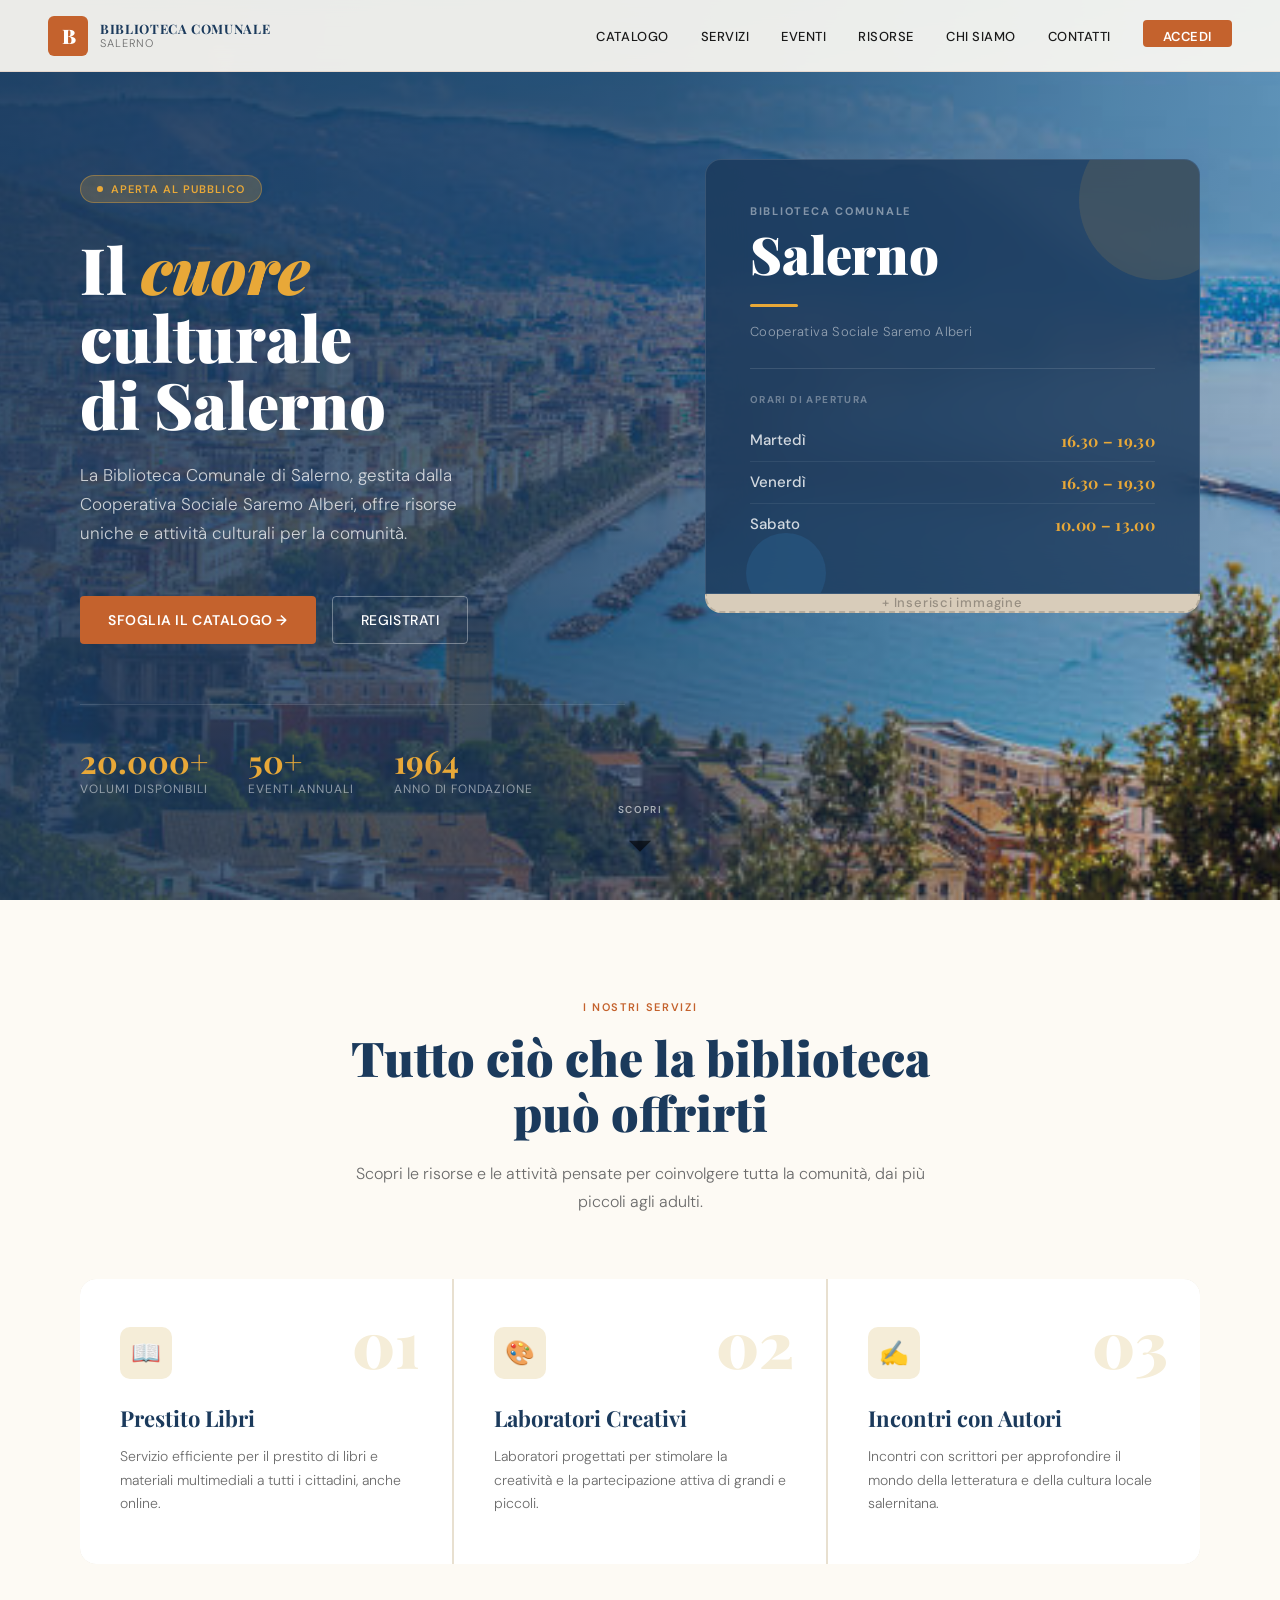
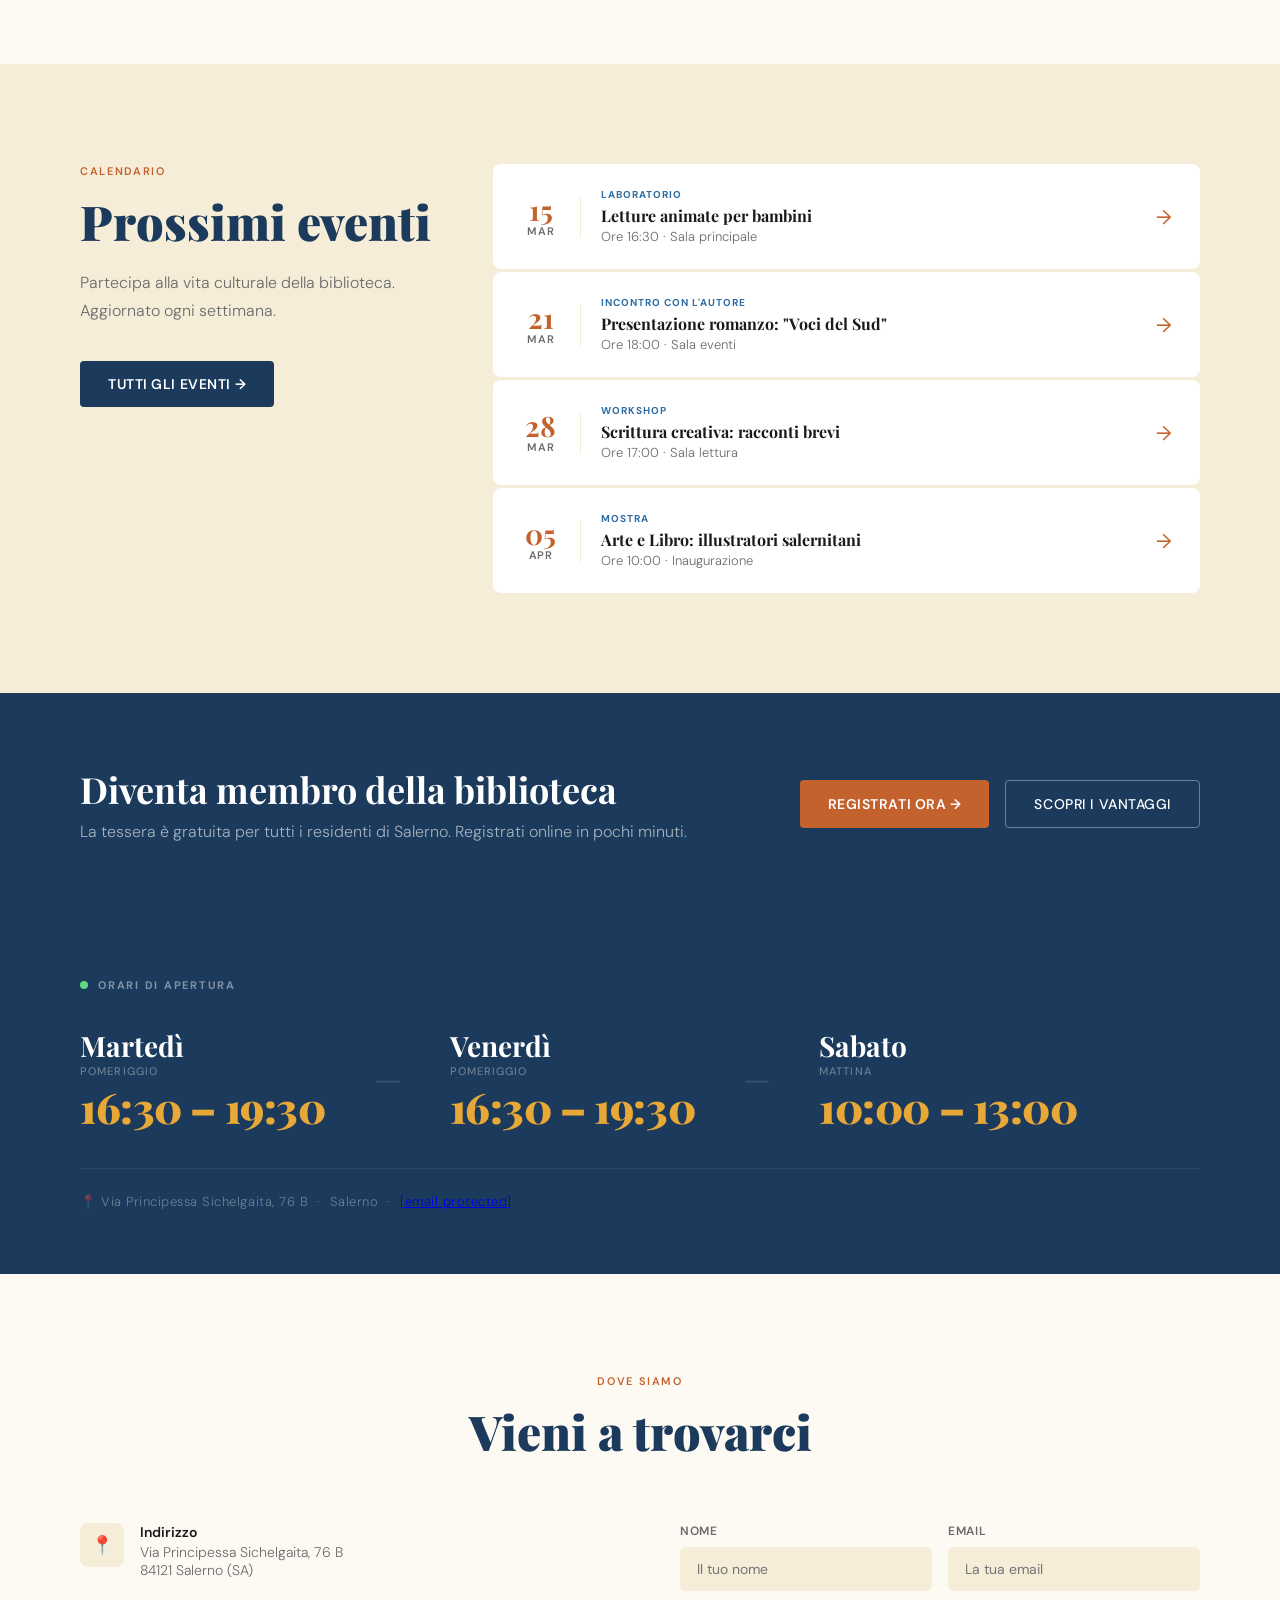
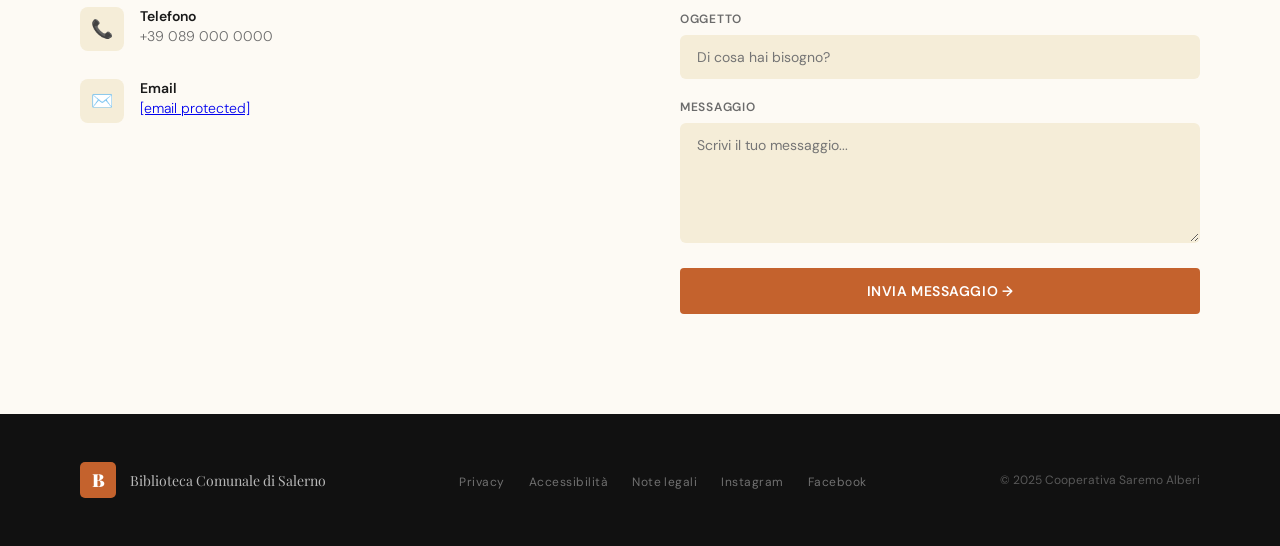
==== index.html @ 93c782b9 "altro" ====
<!DOCTYPE html>
<html lang="it">
<head>
  <meta charset="UTF-8" />
  <meta name="viewport" content="width=device-width, initial-scale=1.0" />
  <title>Biblioteca Comunale Salerno</title>
  <link href="https://fonts.googleapis.com/css2?family=Playfair+Display:ital,wght@0,400;0,700;0,900;1,400&family=DM+Sans:wght@300;400;500;600&display=swap" rel="stylesheet">
  <link rel="stylesheet" href="style.css" />
  
</head>
<body>

<!-- NAV -->
<nav>
  <a class="nav-logo" href="#">
    <div class="nav-logo-icon">B</div>
    <div class="nav-logo-text">
      <span>Biblioteca Comunale</span>
      <span>Salerno</span>
    </div>
  </a>
  <ul class="nav-links">
    <li><a href="catalogo.html">Catalogo</a></li>
    <li><a href="servizi.html">Servizi</a></li>
    <li><a href="#">Eventi</a></li>
    <li><a href="#">Risorse</a></li>
    <li><a href="chisiamo.html">Chi Siamo</a></li>
    <li><a href="#">Contatti</a></li>
    <li><a href="#" class="nav-cta">Accedi</a></li>
  </ul>
</nav>

<!-- HERO -->
<section class="hero">
  <div class="hero-bg" style="background-image:url('[data-uri]');"></div>
  <div class="hero-content">
  <div class="hero-left">
    <div class="hero-badge animate-in">
      <span>Aperta al pubblico</span>
    </div>
    <h1 class="hero-title animate-in">
      Il <em>cuore</em><br>culturale<br>di Salerno
    </h1>
    <p class="hero-subtitle animate-in">
      La Biblioteca Comunale di Salerno, gestita dalla Cooperativa Sociale Saremo Alberi, offre risorse uniche e attività culturali per la comunità.
    </p>
    <div class="hero-actions animate-in">
      <a href="#" class="btn-primary">Sfoglia il Catalogo →</a>
      <a href="#" class="btn-secondary">Registrati</a>
    </div>
    <div class="hero-stats animate-in">
      <div class="stat-item">
        <div class="stat-number">20.000+</div>
        <div class="stat-label">Volumi disponibili</div>
      </div>
      <div class="stat-item">
        <div class="stat-number">50+</div>
        <div class="stat-label">Eventi annuali</div>
      </div>
      <div class="stat-item">
        <div class="stat-number">1964</div>
        <div class="stat-label">Anno di fondazione</div>
      </div>
    </div>
  </div>

  <div class="hero-right">
    <div class="hero-decoration"></div>
    <div class="hero-decoration-2"></div>

    <!-- Blocco blu geometrico -->
    <div class="hero-blue-block animate-in">
      <div class="hero-blue-inner">
        <span class="hero-blue-label">Biblioteca Comunale</span>
        <p class="hero-blue-city">Salerno</p>
        <div class="hero-blue-line"></div>
        <p class="hero-blue-sub">Cooperativa Sociale Saremo Alberi</p>

        <div class="hero-orari-table">
          <div class="hot-header">Orari di apertura</div>
          <div class="hot-row">
            <span class="hot-giorno">Martedì</span>
            <span class="hot-ora">16.30 – 19.30</span>
          </div>
          <div class="hot-row">
            <span class="hot-giorno">Venerdì</span>
            <span class="hot-ora">16.30 – 19.30</span>
          </div>
          <div class="hot-row">
            <span class="hot-giorno">Sabato</span>
            <span class="hot-ora">10.00 – 13.00</span>
          </div>
        </div>
      </div>
    </div>

    <!-- Slot immagine sotto il blocco blu -->
    <div class="hero-img-slot">
      <div class="hero-img-placeholder">
        <span>+ Inserisci immagine</span>
      </div>
    </div>
  </div>
  </div><!-- end hero-content -->
  <div class="hero-scroll-hint" onclick="document.querySelector('.section-servizi').scrollIntoView({behavior:'smooth'})">
    <span>Scopri</span>
    <svg viewBox="0 0 24 24"><polyline points="6 9 12 15 18 9"/></svg>
  </div>
</section>

<!-- SERVIZI -->
<section class="section-servizi">
  <div class="section-header">
    <span class="section-tag">I nostri servizi</span>
    <h2 class="section-title">Tutto ciò che la biblioteca può offrirti</h2>
    <p class="section-desc">Scopri le risorse e le attività pensate per coinvolgere tutta la comunità, dai più piccoli agli adulti.</p>
  </div>

  <div class="servizi-grid">
    <div class="servizio-card">
      <span class="servizio-numero">01</span>
      <div class="servizio-icon">📖</div>
      <h3 class="servizio-title">Prestito Libri</h3>
      <p class="servizio-desc">Servizio efficiente per il prestito di libri e materiali multimediali a tutti i cittadini, anche online.</p>
    </div>
    <div class="servizio-card">
      <span class="servizio-numero">02</span>
      <div class="servizio-icon">🎨</div>
      <h3 class="servizio-title">Laboratori Creativi</h3>
      <p class="servizio-desc">Laboratori progettati per stimolare la creatività e la partecipazione attiva di grandi e piccoli.</p>
    </div>
    <div class="servizio-card">
      <span class="servizio-numero">03</span>
      <div class="servizio-icon">✍️</div>
      <h3 class="servizio-title">Incontri con Autori</h3>
      <p class="servizio-desc">Incontri con scrittori per approfondire il mondo della letteratura e della cultura locale salernitana.</p>
    </div>
  </div>
</section>

<!-- EVENTI -->
<section class="section-eventi">
  <div class="eventi-layout">
    <div class="eventi-intro">
      <span class="section-tag">Calendario</span>
      <h2 class="section-title">Prossimi eventi</h2>
      <p class="section-desc">Partecipa alla vita culturale della biblioteca. Aggiornato ogni settimana.</p>
      <br>
      <a href="#" class="btn-primary" style="margin-top: 16px; background: var(--blu-mare);">Tutti gli eventi →</a>
    </div>

    <div class="eventi-list">
      <div class="evento-item">
        <div class="evento-data">
          <div class="giorno">15</div>
          <div class="mese">Mar</div>
        </div>
        <div class="evento-info">
          <div class="tipo">Laboratorio</div>
          <div class="titolo">Letture animate per bambini</div>
          <div class="orario">Ore 16:30 · Sala principale</div>
        </div>
        <div class="evento-arrow">→</div>
      </div>

      <div class="evento-item">
        <div class="evento-data">
          <div class="giorno">21</div>
          <div class="mese">Mar</div>
        </div>
        <div class="evento-info">
          <div class="tipo">Incontro con l'autore</div>
          <div class="titolo">Presentazione romanzo: "Voci del Sud"</div>
          <div class="orario">Ore 18:00 · Sala eventi</div>
        </div>
        <div class="evento-arrow">→</div>
      </div>

      <div class="evento-item">
        <div class="evento-data">
          <div class="giorno">28</div>
          <div class="mese">Mar</div>
        </div>
        <div class="evento-info">
          <div class="tipo">Workshop</div>
          <div class="titolo">Scrittura creativa: racconti brevi</div>
          <div class="orario">Ore 17:00 · Sala lettura</div>
        </div>
        <div class="evento-arrow">→</div>
      </div>

      <div class="evento-item">
        <div class="evento-data">
          <div class="giorno">05</div>
          <div class="mese">Apr</div>
        </div>
        <div class="evento-info">
          <div class="tipo">Mostra</div>
          <div class="titolo">Arte e Libro: illustratori salernitani</div>
          <div class="orario">Ore 10:00 · Inaugurazione</div>
        </div>
        <div class="evento-arrow">→</div>
      </div>
    </div>
  </div>
</section>

<!-- CTA -->
<div class="cta-strip">
  <div class="cta-text">
    <h2>Diventa membro della biblioteca</h2>
    <p>La tessera è gratuita per tutti i residenti di Salerno. Registrati online in pochi minuti.</p>
  </div>
  <div class="cta-actions">
    <a href="#" class="btn-primary">Registrati ora →</a>
    <a href="#" class="btn-secondary">Scopri i vantaggi</a>
  </div>
</div>

<!-- ORARI -->
<section class="section-orari">
  <div class="orari-section-inner">
    <div class="orari-section-label">
      <div class="orari-dot-live"></div>
      <span>Orari di apertura</span>
    </div>
    <div class="orari-section-giorni">
      <div class="orario-giorno-card">
        <div class="og-giorno">Martedì</div>
        <div class="og-fascia">Pomeriggio</div>
        <div class="og-ora">16:30 – 19:30</div>
      </div>
      <div class="og-separator">—</div>
      <div class="orario-giorno-card">
        <div class="og-giorno">Venerdì</div>
        <div class="og-fascia">Pomeriggio</div>
        <div class="og-ora">16:30 – 19:30</div>
      </div>
      <div class="og-separator">—</div>
      <div class="orario-giorno-card">
        <div class="og-giorno">Sabato</div>
        <div class="og-fascia">Mattina</div>
        <div class="og-ora">10:00 – 13:00</div>
      </div>
    </div>
    <div class="orari-section-address">
      📍 Via Principessa Sichelgaita, 76 B &nbsp;·&nbsp; Salerno &nbsp;·&nbsp; <a href="/cdn-cgi/l/email-protection" class="__cf_email__" data-cfemail="462f28202906242f242a2f293223252725292b3328272a2335272a23342829682f32">[email&#160;protected]</a>
    </div>
  </div>
</section>

<!-- CONTATTI -->
<section class="section-contatti">
  <div class="section-header">
    <span class="section-tag">Dove siamo</span>
    <h2 class="section-title">Vieni a trovarci</h2>
  </div>

  <div class="contatti-grid">
    <div class="contatto-info">
      <div class="info-item">
        <div class="info-icon">📍</div>
        <div class="info-content">
          <h4>Indirizzo</h4>
          <p>Via Principessa Sichelgaita, 76 B<br>84121 Salerno (SA)</p>
        </div>
      </div>
      <div class="info-item">
        <div class="info-icon">📞</div>
        <div class="info-content">
          <h4>Telefono</h4>
          <p>+39 089 000 0000</p>
        </div>
      </div>
      <div class="info-item">
        <div class="info-icon">✉️</div>
        <div class="info-content">
          <h4>Email</h4>
          <p><a href="/cdn-cgi/l/email-protection" class="__cf_email__" data-cfemail="056c6b636a45676c67696c6a71606664666a68706b64696076646960776b6a2b6c71">[email&#160;protected]</a></p>
        </div>
      </div>
    </div>

    <div class="contatto-form">
      <div class="form-row">
        <div class="form-group">
          <label>Nome</label>
          <input type="text" placeholder="Il tuo nome" />
        </div>
        <div class="form-group">
          <label>Email</label>
          <input type="email" placeholder="La tua email" />
        </div>
      </div>
      <div class="form-group">
        <label>Oggetto</label>
        <input type="text" placeholder="Di cosa hai bisogno?" />
      </div>
      <div class="form-group">
        <label>Messaggio</label>
        <textarea placeholder="Scrivi il tuo messaggio..."></textarea>
      </div>
      <button class="btn-primary" style="background: var(--terracotta); width: 100%; justify-content: center;">
        Invia messaggio →
      </button>
    </div>
  </div>
</section>

<!-- FOOTER -->
<footer>
  <div class="footer-left">
    <div class="footer-icon">B</div>
    <span class="footer-name">Biblioteca Comunale di Salerno</span>
  </div>
  <ul class="footer-links">
    <li><a href="#">Privacy</a></li>
    <li><a href="#">Accessibilità</a></li>
    <li><a href="#">Note legali</a></li>
    <li><a href="#">Instagram</a></li>
    <li><a href="#">Facebook</a></li>
  </ul>
  <span class="footer-copy">© 2025 Cooperativa Saremo Alberi</span>
</footer>

<script>
  // ── Scroll Reveal ──
  const revealEls = document.querySelectorAll(
    '.section-servizi .section-header, .servizio-card, ' +
    '.section-eventi .eventi-intro, .evento-item, ' +
    '.cta-strip, .section-orari .orari-section-inner, ' +
    '.orario-giorno-card, .section-contatti .section-header, ' +
    '.contatto-info, .contatto-form'
  );

  revealEls.forEach((el, i) => {
    el.classList.add('reveal');
    const mod = i % 5;
    if (mod > 0) el.classList.add(`reveal-delay-${mod}`);
  });

  const observer = new IntersectionObserver((entries) => {
    entries.forEach(entry => {
      if (entry.isIntersecting) {
        entry.target.classList.add('visible');
        observer.unobserve(entry.target);
      }
    });
  }, { threshold: 0.12 });

  revealEls.forEach(el => observer.observe(el));

  // ── Hover lift on cards/buttons ──
  document.querySelectorAll('.servizio-card, .evento-item, .btn-primary, .btn-secondary').forEach(el => {
    el.classList.add('lift');
  });
</script>

</body>
</html>
---- style.css ----
*, *::before, *::after { box-sizing: border-box; margin: 0; padding: 0; }

    :root {
      --blu-mare: #1B3A5C;
      --blu-cielo: #2E6DA4;
      --terracotta: #C4622D;
      --oro-sole: #E8A838;
      --sabbia: #F5EDD8;
      --bianco: #FDFAF4;
      --grigio-scuro: #1A1A1A;
      --grigio-medio: #6B6B6B;
      --verde-patio: #3A6B4A;
    }

    html { scroll-behavior: smooth; }

    body {
      font-family: 'DM Sans', sans-serif;
      background: var(--bianco);
      color: var(--grigio-scuro);
      overflow-x: hidden;
    }

    /* ── NAV ── */
    nav {
      position: fixed;
      top: 0; left: 0; right: 0;
      z-index: 100;
      display: flex;
      align-items: center;
      justify-content: space-between;
      padding: 0 48px;
      height: 72px;
      background: rgba(253, 250, 244, 0.92);
      backdrop-filter: blur(12px);
      border-bottom: 1px solid rgba(196, 98, 45, 0.15);
    }

    .nav-logo {
      display: flex;
      align-items: center;
      gap: 12px;
      text-decoration: none;
    }

    .nav-logo-icon {
      width: 40px;
      height: 40px;
      background: var(--terracotta);
      border-radius: 6px;
      display: flex;
      align-items: center;
      justify-content: center;
      font-family: 'Playfair Display', serif;
      font-weight: 900;
      font-size: 20px;
      color: white;
      letter-spacing: -1px;
    }

    .nav-logo-text {
      display: flex;
      flex-direction: column;
      line-height: 1.1;
    }

    .nav-logo-text span:first-child {
      font-family: 'Playfair Display', serif;
      font-weight: 700;
      font-size: 13px;
      color: var(--blu-mare);
      letter-spacing: 0.05em;
      text-transform: uppercase;
    }

    .nav-logo-text span:last-child {
      font-size: 11px;
      color: var(--grigio-medio);
      font-weight: 300;
      letter-spacing: 0.08em;
      text-transform: uppercase;
    }

    .nav-links {
      display: flex;
      align-items: center;
      gap: 32px;
      list-style: none;
    }

    .nav-links a {
      font-size: 13px;
      font-weight: 500;
      color: var(--grigio-scuro);
      text-decoration: none;
      letter-spacing: 0.04em;
      text-transform: uppercase;
      position: relative;
      padding-bottom: 2px;
    }

    .nav-links a::after {
      content: '';
      position: absolute;
      bottom: -2px; left: 0;
      width: 0; height: 1.5px;
      background: var(--terracotta);
      transition: width 0.3s ease;
    }

    .nav-links a:hover::after { width: 100%; }

    .nav-cta {
      background: var(--terracotta);
      color: white !important;
      padding: 8px 20px;
      border-radius: 4px;
      font-weight: 600 !important;
    }

    .nav-cta::after { display: none !important; }
    .nav-cta:hover { background: #a8501f !important; }

    /* ── HERO FULLSCREEN ── */
    .hero {
      min-height: 100vh;
      position: relative;
      display: flex;
      align-items: center;
      padding-top: 72px;
      overflow: hidden;
    }

    .hero-bg {
      position: absolute;
      inset: 0;
      background-image: url('salerno.jpg');
      background-size: cover;
      background-position: center 40%;
      z-index: 0;
    }

    .hero-bg::after {
      content: '';
      position: absolute;
      inset: 0;
      background: linear-gradient(
        105deg,
        rgba(27, 58, 92, 0.90) 0%,
        rgba(27, 58, 92, 0.75) 45%,
        rgba(27, 58, 92, 0.40) 75%,
        rgba(27, 58, 92, 0.20) 100%
      );
    }

    .hero-content {
      position: relative;
      z-index: 2;
      width: 100%;
      max-width: 1400px;
      margin: 0 auto;
      padding: 60px 80px;
      display: grid;
      grid-template-columns: 1.1fr 1fr;
      gap: 80px;
      align-items: center;
    }

    .hero-left {
      display: flex;
      flex-direction: column;
      justify-content: center;
      background: none;
      padding: 0;
      position: relative;
    }

    .hero-left::before { display: none; }

    .hero-right {
      background: none !important;
      display: flex;
      flex-direction: column;
      padding: 0 !important;
      position: relative;
      gap: 0;
      overflow: visible;
    }

    .hero-blue-block {
      background: rgba(27, 58, 92, 0.82) !important;
      backdrop-filter: blur(20px);
      -webkit-backdrop-filter: blur(20px);
      border: 1px solid rgba(255,255,255,0.12);
      border-radius: 16px 16px 0 0;
      padding: 36px 40px 40px;
      position: relative;
      z-index: 2;
      overflow: hidden;
    }

    .hero-img-slot {
      height: 160px;
      position: relative;
      z-index: 2;
      overflow: hidden;
      border-radius: 0 0 16px 16px;
    }

    .hero-img-placeholder {
      width: 100%;
      height: 100%;
      background: rgba(0,0,0,0.25);
      backdrop-filter: blur(8px);
      display: flex;
      align-items: center;
      justify-content: center;
      border: 2px dashed rgba(255,255,255,0.2);
      border-top: none;
      border-radius: 0 0 16px 16px;
    }

    .hero-img-placeholder span {
      font-size: 13px;
      font-weight: 500;
      color: rgba(255,255,255,0.4);
      letter-spacing: 0.06em;
    }

    .hero-decoration { display: none; }
    .hero-decoration-2 { display: none; }

    .hero-scroll-hint {
      position: absolute;
      bottom: 32px;
      left: 50%;
      transform: translateX(-50%);
      z-index: 3;
      display: flex;
      flex-direction: column;
      align-items: center;
      gap: 8px;
      opacity: 0.6;
      animation: bounceArrow 2.2s ease infinite;
      cursor: pointer;
    }

    .hero-scroll-hint span {
      font-size: 10px;
      letter-spacing: 0.14em;
      text-transform: uppercase;
      color: white;
      font-weight: 600;
    }

    @keyframes bounceArrow {
      0%, 100% { transform: translateX(-50%) translateY(0); opacity: 0.6; }
      50% { transform: translateX(-50%) translateY(8px); opacity: 1; }
    }

    .hero-left::before { display: none; }

    .hero-badge {
      display: inline-flex;
      align-items: center;
      gap: 8px;
      background: rgba(232, 168, 56, 0.2);
      border: 1px solid rgba(232, 168, 56, 0.4);
      border-radius: 20px;
      padding: 6px 16px;
      margin-bottom: 32px;
      width: fit-content;
    }

    .hero-badge span {
      font-size: 11px;
      font-weight: 600;
      color: var(--oro-sole);
      letter-spacing: 0.1em;
      text-transform: uppercase;
    }

    .hero-badge::before {
      content: '';
      width: 6px;
      height: 6px;
      background: var(--oro-sole);
      border-radius: 50%;
      animation: pulse 2s infinite;
    }

    @keyframes pulse {
      0%, 100% { opacity: 1; transform: scale(1); }
      50% { opacity: 0.5; transform: scale(0.8); }
    }

    .hero-title {
      font-family: 'Playfair Display', serif;
      font-size: clamp(44px, 5vw, 68px);
      font-weight: 900;
      line-height: 1.05;
      color: white;
      margin-bottom: 24px;
    }

    .hero-title em {
      font-style: italic;
      color: var(--oro-sole);
    }

    .hero-subtitle {
      font-size: 17px;
      font-weight: 300;
      color: rgba(255,255,255,0.75);
      line-height: 1.7;
      max-width: 420px;
      margin-bottom: 48px;
    }

    .hero-actions {
      display: flex;
      gap: 16px;
      flex-wrap: wrap;
    }

    .btn-primary {
      display: inline-flex;
      align-items: center;
      gap: 10px;
      background: var(--terracotta);
      color: white;
      font-family: 'DM Sans', sans-serif;
      font-size: 14px;
      font-weight: 600;
      letter-spacing: 0.04em;
      text-transform: uppercase;
      padding: 14px 28px;
      border-radius: 4px;
      text-decoration: none;
      transition: all 0.25s ease;
      border: none;
      cursor: pointer;
    }

    .btn-primary:hover {
      background: #a8501f;
      transform: translateY(-1px);
      box-shadow: 0 8px 24px rgba(196, 98, 45, 0.35);
    }

    .btn-secondary {
      display: inline-flex;
      align-items: center;
      gap: 10px;
      background: transparent;
      color: white;
      font-family: 'DM Sans', sans-serif;
      font-size: 14px;
      font-weight: 500;
      letter-spacing: 0.04em;
      text-transform: uppercase;
      padding: 14px 28px;
      border-radius: 4px;
      text-decoration: none;
      border: 1px solid rgba(255,255,255,0.35);
      transition: all 0.25s ease;
      cursor: pointer;
    }

    .btn-secondary:hover {
      background: rgba(255,255,255,0.08);
      border-color: rgba(255,255,255,0.6);
    }

    .hero-stats {
      margin-top: 60px;
      display: flex;
      gap: 40px;
      padding-top: 40px;
      border-top: 1px solid rgba(255,255,255,0.12);
    }

    .stat-item {}
    .stat-number {
      font-family: 'Playfair Display', serif;
      font-size: 32px;
      font-weight: 700;
      color: var(--oro-sole);
      line-height: 1;
    }

    .stat-label {
      font-size: 12px;
      font-weight: 400;
      color: rgba(255,255,255,0.5);
      text-transform: uppercase;
      letter-spacing: 0.08em;
      margin-top: 4px;
    }

    /* hero right - overridden above */

    /* Blocco blu geometrico */
    .hero-blue-block {
      background: var(--blu-mare);
      border-radius: 16px 16px 0 0;
      padding: 44px 44px 48px;
      position: relative;
      z-index: 2;
      overflow: hidden;
      flex-shrink: 0;
    }

    .hero-blue-block::before {
      content: '';
      position: absolute;
      top: -40px; right: -40px;
      width: 160px; height: 160px;
      border-radius: 50%;
      background: rgba(232, 168, 56, 0.12);
    }

    .hero-blue-block::after {
      content: '';
      position: absolute;
      bottom: -20px; left: 40px;
      width: 80px; height: 80px;
      border-radius: 50%;
      background: rgba(46, 109, 164, 0.3);
    }

    .hero-blue-inner {
      position: relative;
      z-index: 1;
    }

    .hero-blue-label {
      display: block;
      font-size: 11px;
      font-weight: 700;
      letter-spacing: 0.16em;
      text-transform: uppercase;
      color: rgba(255,255,255,0.45);
      margin-bottom: 10px;
    }

    .hero-blue-city {
      font-family: 'Playfair Display', serif;
      font-size: 52px;
      font-weight: 900;
      color: white;
      line-height: 1;
      margin-bottom: 24px;
    }

    .hero-blue-line {
      width: 48px;
      height: 3px;
      background: var(--oro-sole);
      border-radius: 2px;
      margin-bottom: 16px;
    }

    .hero-blue-sub {
      font-size: 13px;
      font-weight: 300;
      color: rgba(255,255,255,0.5);
      letter-spacing: 0.03em;
    }

    .hero-orari-table {
      margin-top: 28px;
      padding-top: 24px;
      border-top: 1px solid rgba(255,255,255,0.12);
    }

    .hot-header {
      font-size: 10px;
      font-weight: 700;
      letter-spacing: 0.14em;
      text-transform: uppercase;
      color: rgba(255,255,255,0.35);
      margin-bottom: 14px;
    }

    .hot-row {
      display: flex;
      justify-content: space-between;
      align-items: center;
      padding: 10px 0;
      border-bottom: 1px solid rgba(255,255,255,0.07);
    }

    .hot-row:last-child { border-bottom: none; }

    .hot-giorno {
      font-size: 15px;
      font-weight: 500;
      color: rgba(255,255,255,0.8);
    }

    .hot-ora {
      font-family: 'Playfair Display', serif;
      font-size: 16px;
      font-weight: 700;
      color: var(--oro-sole);
      letter-spacing: 0.02em;
    }

    /* Slot immagine sotto il blocco blu */
    .hero-img-slot {
      flex: 1;
      min-height: 220px;
      position: relative;
      z-index: 2;
      overflow: hidden;
      border-radius: 0 0 0 0;
    }

    .hero-img-placeholder {
      width: 100%;
      height: 100%;
      background: #D8CCBA;
      display: flex;
      align-items: center;
      justify-content: center;
      border: 2px dashed rgba(0,0,0,0.15);
      border-top: none;
    }

    .hero-img-placeholder span {
      font-size: 13px;
      font-weight: 500;
      color: rgba(0,0,0,0.3);
      letter-spacing: 0.06em;
    }

    /* ── SEZIONE SERVIZI ── */
    .section-servizi {
      padding: 100px 80px;
      background: var(--bianco);
    }

    .section-header {
      text-align: center;
      max-width: 580px;
      margin: 0 auto 64px;
    }

    .section-tag {
      font-size: 11px;
      font-weight: 600;
      letter-spacing: 0.15em;
      text-transform: uppercase;
      color: var(--terracotta);
      margin-bottom: 16px;
      display: block;
    }

    .section-title {
      font-family: 'Playfair Display', serif;
      font-size: clamp(32px, 4vw, 48px);
      font-weight: 900;
      color: var(--blu-mare);
      line-height: 1.15;
      margin-bottom: 20px;
    }

    .section-desc {
      font-size: 16px;
      color: var(--grigio-medio);
      line-height: 1.7;
      font-weight: 300;
    }

    .servizi-grid {
      display: grid;
      grid-template-columns: repeat(3, 1fr);
      gap: 2px;
      background: #E8E0D0;
      border-radius: 16px;
      overflow: hidden;
    }

    .servizio-card {
      background: white;
      padding: 48px 40px;
      position: relative;
      overflow: hidden;
      transition: all 0.35s ease;
      cursor: pointer;
    }

    .servizio-card::before {
      content: '';
      position: absolute;
      bottom: 0; left: 0;
      width: 100%;
      height: 3px;
      background: var(--terracotta);
      transform: scaleX(0);
      transform-origin: left;
      transition: transform 0.35s ease;
    }

    .servizio-card:hover::before { transform: scaleX(1); }

    .servizio-card:hover { background: var(--bianco); }

    .servizio-icon {
      width: 52px;
      height: 52px;
      background: var(--sabbia);
      border-radius: 10px;
      display: flex;
      align-items: center;
      justify-content: center;
      font-size: 24px;
      margin-bottom: 24px;
      transition: all 0.35s ease;
    }

    .servizio-card:hover .servizio-icon {
      background: var(--terracotta);
    }

    .servizio-numero {
      position: absolute;
      top: 32px;
      right: 32px;
      font-family: 'Playfair Display', serif;
      font-size: 64px;
      font-weight: 900;
      color: var(--sabbia);
      line-height: 1;
      transition: color 0.35s ease;
    }

    .servizio-card:hover .servizio-numero {
      color: rgba(196, 98, 45, 0.1);
    }

    .servizio-title {
      font-family: 'Playfair Display', serif;
      font-size: 22px;
      font-weight: 700;
      color: var(--blu-mare);
      margin-bottom: 12px;
    }

    .servizio-desc {
      font-size: 14px;
      color: var(--grigio-medio);
      line-height: 1.7;
      font-weight: 300;
    }

    /* ── EVENTI ── */
    .section-eventi {
      padding: 100px 80px;
      background: var(--sabbia);
    }

    .eventi-layout {
      display: grid;
      grid-template-columns: 1fr 2fr;
      gap: 60px;
      align-items: start;
    }

    .eventi-intro {}

    .prossimo-badge {
      display: inline-flex;
      align-items: center;
      gap: 6px;
      background: var(--terracotta);
      color: white;
      font-size: 10px;
      font-weight: 700;
      letter-spacing: 0.12em;
      text-transform: uppercase;
      padding: 4px 12px;
      border-radius: 20px;
      margin-bottom: 20px;
    }

    .eventi-list {
      display: flex;
      flex-direction: column;
      gap: 3px;
    }

    .evento-item {
      background: white;
      border-radius: 8px;
      padding: 24px 28px;
      display: grid;
      grid-template-columns: 60px 1fr auto;
      gap: 20px;
      align-items: center;
      transition: all 0.25s ease;
    }

    .evento-item:hover {
      box-shadow: 0 4px 24px rgba(0,0,0,0.08);
      transform: translateX(4px);
    }

    .evento-data {
      text-align: center;
      border-right: 1px solid var(--sabbia);
      padding-right: 20px;
    }

    .evento-data .giorno {
      font-family: 'Playfair Display', serif;
      font-size: 28px;
      font-weight: 700;
      color: var(--terracotta);
      line-height: 1;
    }

    .evento-data .mese {
      font-size: 11px;
      font-weight: 600;
      letter-spacing: 0.08em;
      text-transform: uppercase;
      color: var(--grigio-medio);
    }

    .evento-info .tipo {
      font-size: 10px;
      font-weight: 700;
      letter-spacing: 0.1em;
      text-transform: uppercase;
      color: var(--blu-cielo);
      margin-bottom: 4px;
    }

    .evento-info .titolo {
      font-family: 'Playfair Display', serif;
      font-size: 16px;
      font-weight: 700;
      color: var(--grigio-scuro);
      margin-bottom: 2px;
    }

    .evento-info .orario {
      font-size: 13px;
      color: var(--grigio-medio);
      font-weight: 300;
    }

    .evento-arrow {
      color: var(--terracotta);
      font-size: 20px;
      transition: transform 0.2s;
    }

    .evento-item:hover .evento-arrow {
      transform: translateX(4px);
    }

    /* ── CTA STRIP ── */
    .cta-strip {
      background: var(--blu-mare);
      padding: 72px 80px;
      display: flex;
      justify-content: space-between;
      align-items: center;
      gap: 40px;
    }

    .cta-text h2 {
      font-family: 'Playfair Display', serif;
      font-size: 36px;
      font-weight: 700;
      color: white;
      margin-bottom: 8px;
    }

    .cta-text p {
      color: rgba(255,255,255,0.6);
      font-size: 16px;
      font-weight: 300;
    }

    .cta-actions {
      display: flex;
      gap: 16px;
      flex-shrink: 0;
    }

    /* ── CONTATTI ── */
    .section-contatti {
      padding: 100px 80px;
      background: var(--bianco);
    }

    .contatti-grid {
      display: grid;
      grid-template-columns: 1fr 1fr;
      gap: 80px;
      align-items: start;
    }

    .contatto-info {}

    .info-item {
      display: flex;
      gap: 16px;
      align-items: flex-start;
      margin-bottom: 28px;
    }

    .info-icon {
      width: 44px;
      height: 44px;
      background: var(--sabbia);
      border-radius: 8px;
      display: flex;
      align-items: center;
      justify-content: center;
      font-size: 18px;
      flex-shrink: 0;
    }

    .info-content h4 {
      font-weight: 600;
      font-size: 14px;
      color: var(--grigio-scuro);
      margin-bottom: 2px;
    }

    .info-content p {
      font-size: 14px;
      color: var(--grigio-medio);
      font-weight: 300;
    }

    .contatto-form {}

    .form-group {
      margin-bottom: 20px;
    }

    .form-group label {
      display: block;
      font-size: 12px;
      font-weight: 600;
      letter-spacing: 0.06em;
      text-transform: uppercase;
      color: var(--grigio-medio);
      margin-bottom: 8px;
    }

    .form-group input,
    .form-group textarea {
      width: 100%;
      padding: 12px 16px;
      font-family: 'DM Sans', sans-serif;
      font-size: 14px;
      color: var(--grigio-scuro);
      background: var(--sabbia);
      border: 1.5px solid transparent;
      border-radius: 6px;
      outline: none;
      transition: all 0.2s;
    }

    .form-group input:focus,
    .form-group textarea:focus {
      border-color: var(--blu-cielo);
      background: white;
    }

    .form-group textarea {
      height: 120px;
      resize: vertical;
    }

    .form-row {
      display: grid;
      grid-template-columns: 1fr 1fr;
      gap: 16px;
    }

    /* ── ORARI SECTION ── */
    .section-orari {
      background: var(--blu-mare);
      padding: 64px 80px;
    }

    .orari-section-inner {
      display: flex;
      flex-direction: column;
      gap: 40px;
    }

    .orari-section-label {
      display: flex;
      align-items: center;
      gap: 10px;
    }

    .orari-dot-live {
      width: 8px;
      height: 8px;
      background: #5fd87e;
      border-radius: 50%;
      animation: pulse 2s infinite;
    }

    .orari-section-label span {
      font-size: 11px;
      font-weight: 700;
      letter-spacing: 0.16em;
      text-transform: uppercase;
      color: rgba(255,255,255,0.45);
    }

    .orari-section-giorni {
      display: flex;
      align-items: center;
      gap: 48px;
    }

    .orario-giorno-card {
      display: flex;
      flex-direction: column;
      gap: 4px;
    }

    .og-giorno {
      font-family: 'Playfair Display', serif;
      font-size: 28px;
      font-weight: 700;
      color: white;
      line-height: 1;
    }

    .og-fascia {
      font-size: 11px;
      font-weight: 500;
      letter-spacing: 0.1em;
      text-transform: uppercase;
      color: rgba(255,255,255,0.35);
      margin-bottom: 4px;
    }

    .og-ora {
      font-family: 'Playfair Display', serif;
      font-size: 42px;
      font-weight: 900;
      color: var(--oro-sole);
      line-height: 1;
      letter-spacing: -0.01em;
    }

    .og-separator {
      font-size: 32px;
      color: rgba(255,255,255,0.1);
      flex-shrink: 0;
    }

    .orari-section-address {
      font-size: 13px;
      color: rgba(255,255,255,0.35);
      font-weight: 300;
      letter-spacing: 0.04em;
      padding-top: 24px;
      border-top: 1px solid rgba(255,255,255,0.08);
    }

    /* ── FOOTER ── */
    footer {
      background: #111;
      color: white;
      padding: 48px 80px;
      display: flex;
      justify-content: space-between;
      align-items: center;
      gap: 24px;
    }

    .footer-left {
      display: flex;
      align-items: center;
      gap: 14px;
    }

    .footer-icon {
      width: 36px;
      height: 36px;
      background: var(--terracotta);
      border-radius: 5px;
      display: flex;
      align-items: center;
      justify-content: center;
      font-family: 'Playfair Display', serif;
      font-weight: 900;
      font-size: 18px;
      color: white;
    }

    .footer-name {
      font-family: 'Playfair Display', serif;
      font-size: 14px;
      color: rgba(255,255,255,0.7);
    }

    .footer-links {
      display: flex;
      gap: 24px;
      list-style: none;
    }

    .footer-links a {
      font-size: 12px;
      color: rgba(255,255,255,0.4);
      text-decoration: none;
      transition: color 0.2s;
      letter-spacing: 0.04em;
    }

    .footer-links a:hover { color: rgba(255,255,255,0.8); }

    .footer-copy {
      font-size: 12px;
      color: rgba(255,255,255,0.3);
    }

    /* ── HERO ENTRY ANIMATION ── */
    .animate-in {
      animation: fadeUp 0.8s cubic-bezier(.22,1,.36,1) both;
    }
    .animate-in:nth-child(1) { animation-delay: 0.1s; }
    .animate-in:nth-child(2) { animation-delay: 0.25s; }
    .animate-in:nth-child(3) { animation-delay: 0.4s; }
    .animate-in:nth-child(4) { animation-delay: 0.55s; }
    .animate-in:nth-child(5) { animation-delay: 0.7s; }

    @keyframes fadeUp {
      from { opacity: 0; transform: translateY(32px); }
      to   { opacity: 1; transform: translateY(0); }
    }

    /* ── SCROLL REVEAL ── */
    .reveal {
      opacity: 0;
      transform: translateY(40px);
      transition: opacity 0.7s cubic-bezier(.22,1,.36,1), transform 0.7s cubic-bezier(.22,1,.36,1);
    }
    .reveal.visible {
      opacity: 1;
      transform: translateY(0);
    }
    .reveal-delay-1 { transition-delay: 0.1s; }
    .reveal-delay-2 { transition-delay: 0.2s; }
    .reveal-delay-3 { transition-delay: 0.3s; }
    .reveal-delay-4 { transition-delay: 0.4s; }
    .reveal-delay-5 { transition-delay: 0.5s; }

    /* ── HOVER LIFT ── */
    .lift {
      transition: transform 0.3s cubic-bezier(.22,1,.36,1), box-shadow 0.3s ease;
    }
    .lift:hover {
      transform: translateY(-6px);
      box-shadow: 0 16px 40px rgba(0,0,0,0.12);
    }

    .servizio-card { transition: transform 0.3s cubic-bezier(.22,1,.36,1), box-shadow 0.3s ease, background 0.3s ease; }
    .servizio-card:hover { transform: translateY(-8px); box-shadow: 0 20px 48px rgba(0,0,0,0.1); }

    .evento-item { transition: transform 0.25s cubic-bezier(.22,1,.36,1), box-shadow 0.25s ease; }
    .evento-item:hover { transform: translateX(6px) translateY(-2px); box-shadow: 0 8px 28px rgba(0,0,0,0.08); }

    .orario-giorno-card {
      transition: transform 0.3s cubic-bezier(.22,1,.36,1);
    }
    .orario-giorno-card:hover { transform: translateY(-6px); }
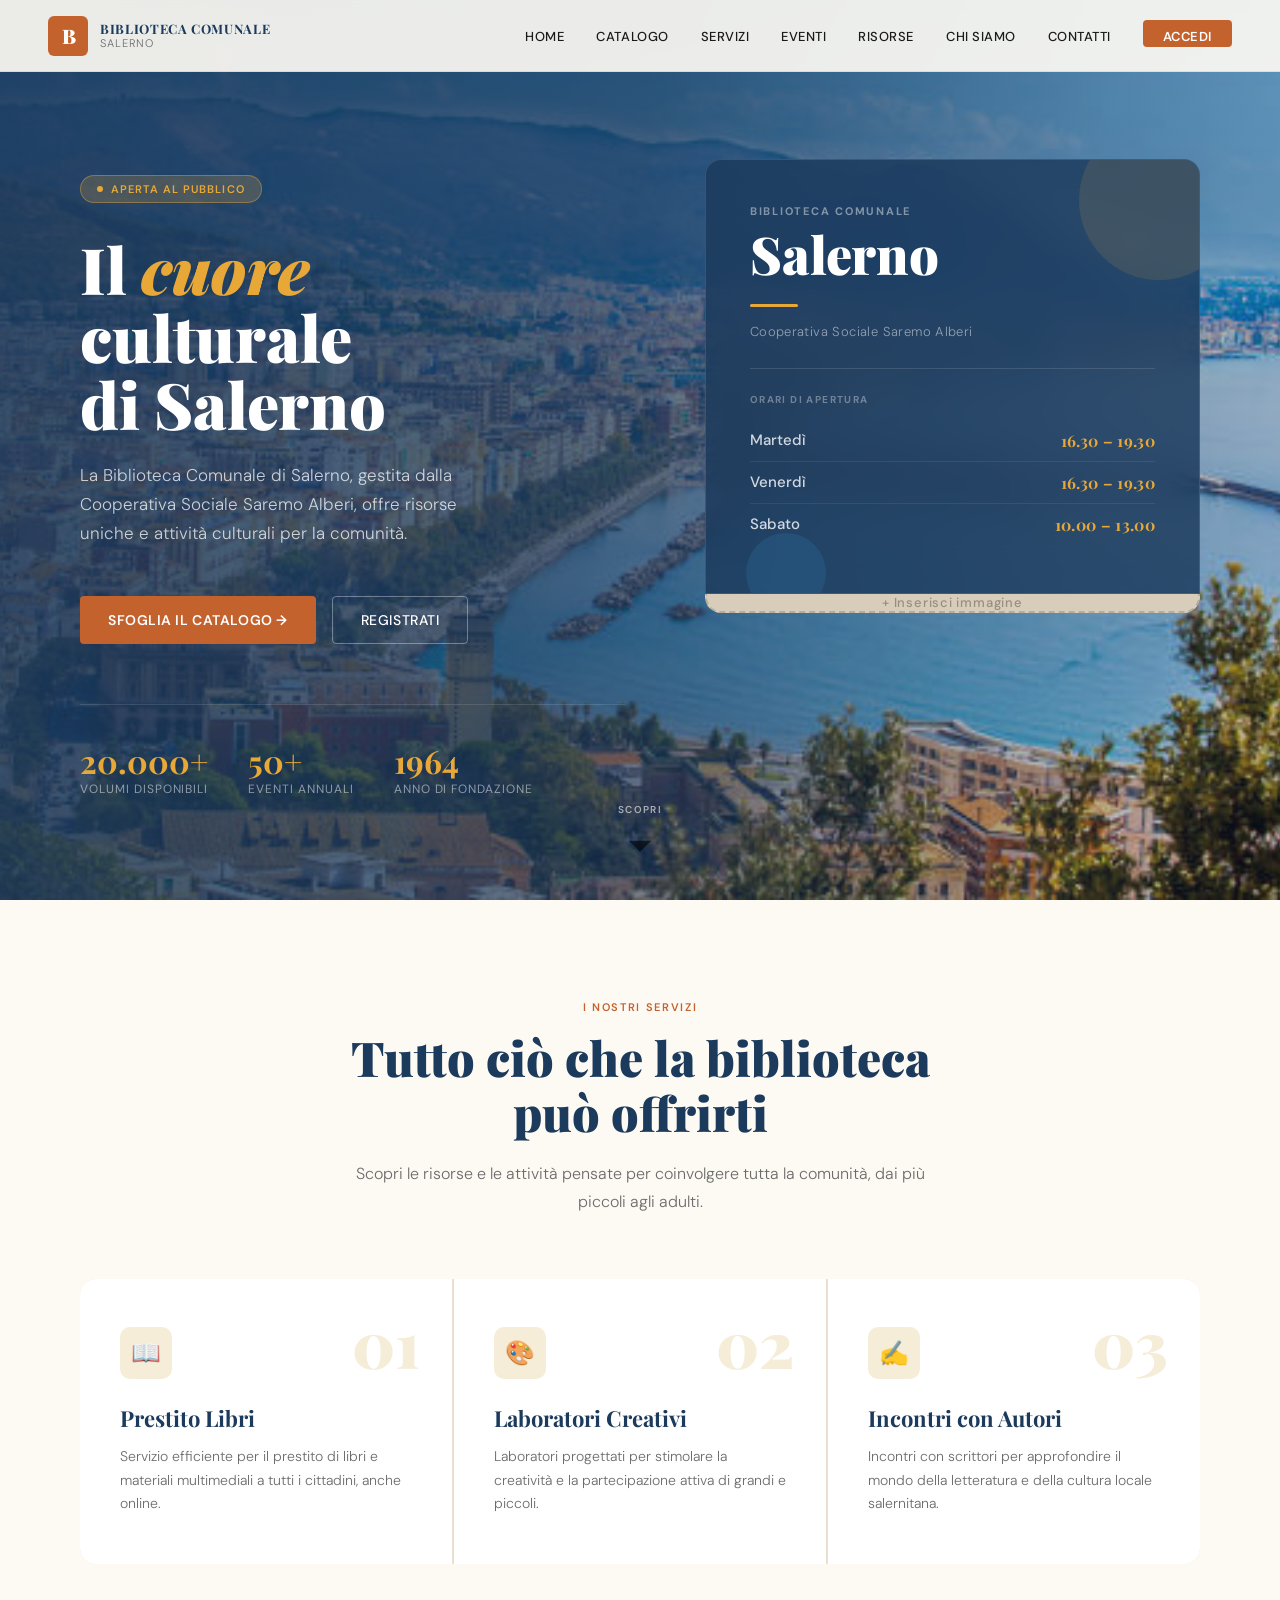
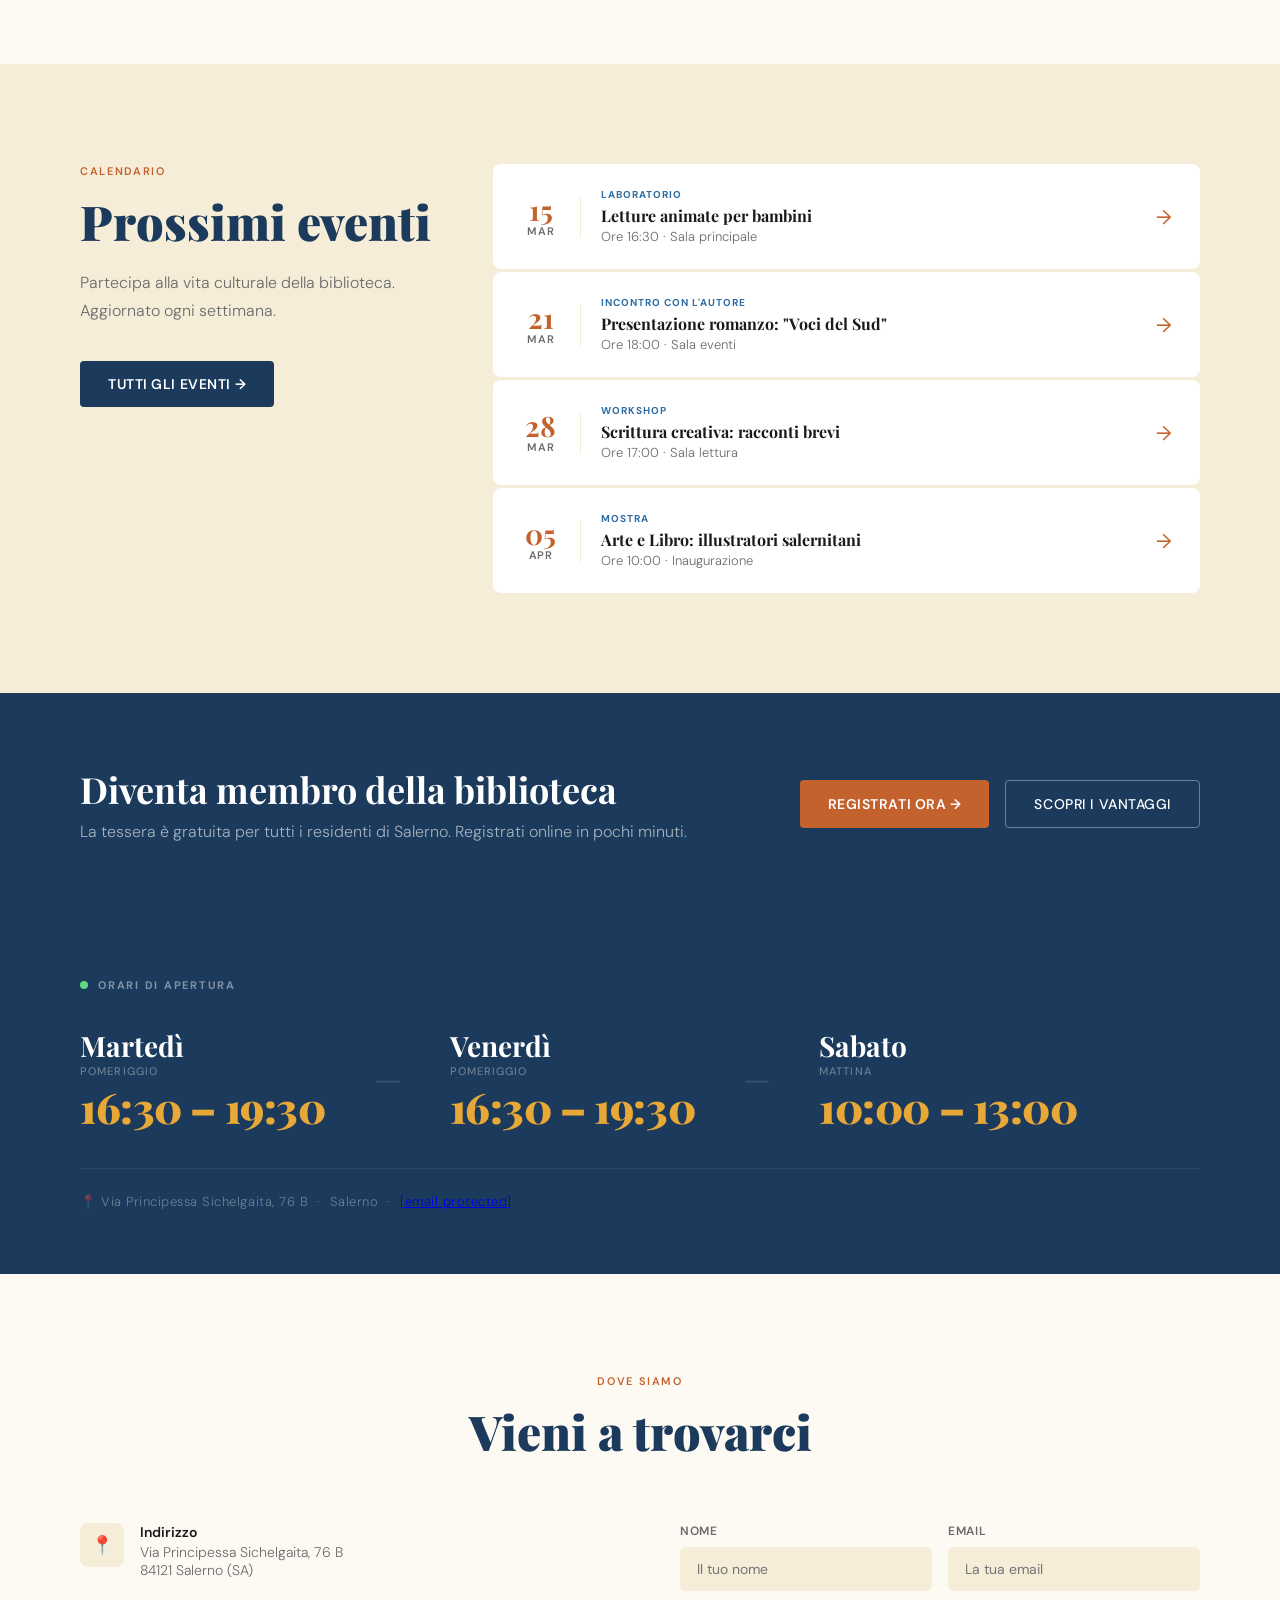
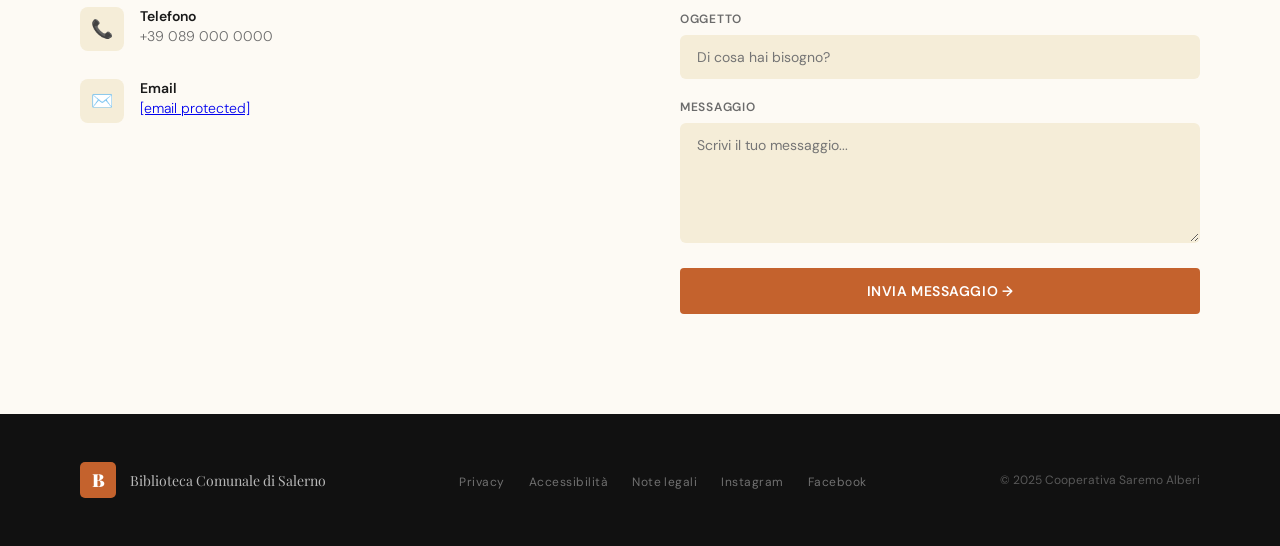
==== commit dd36c6a7: "contatti" ====
--- a/index.html
+++ b/index.html
@@ -20,6 +20,7 @@
     </div>
   </a>
   <ul class="nav-links">
+    <li><a href="index.html">Home</a></li>
     <li><a href="catalogo.html">Catalogo</a></li>
     <li><a href="servizi.html">Servizi</a></li>
     <li><a href="#">Eventi</a></li>
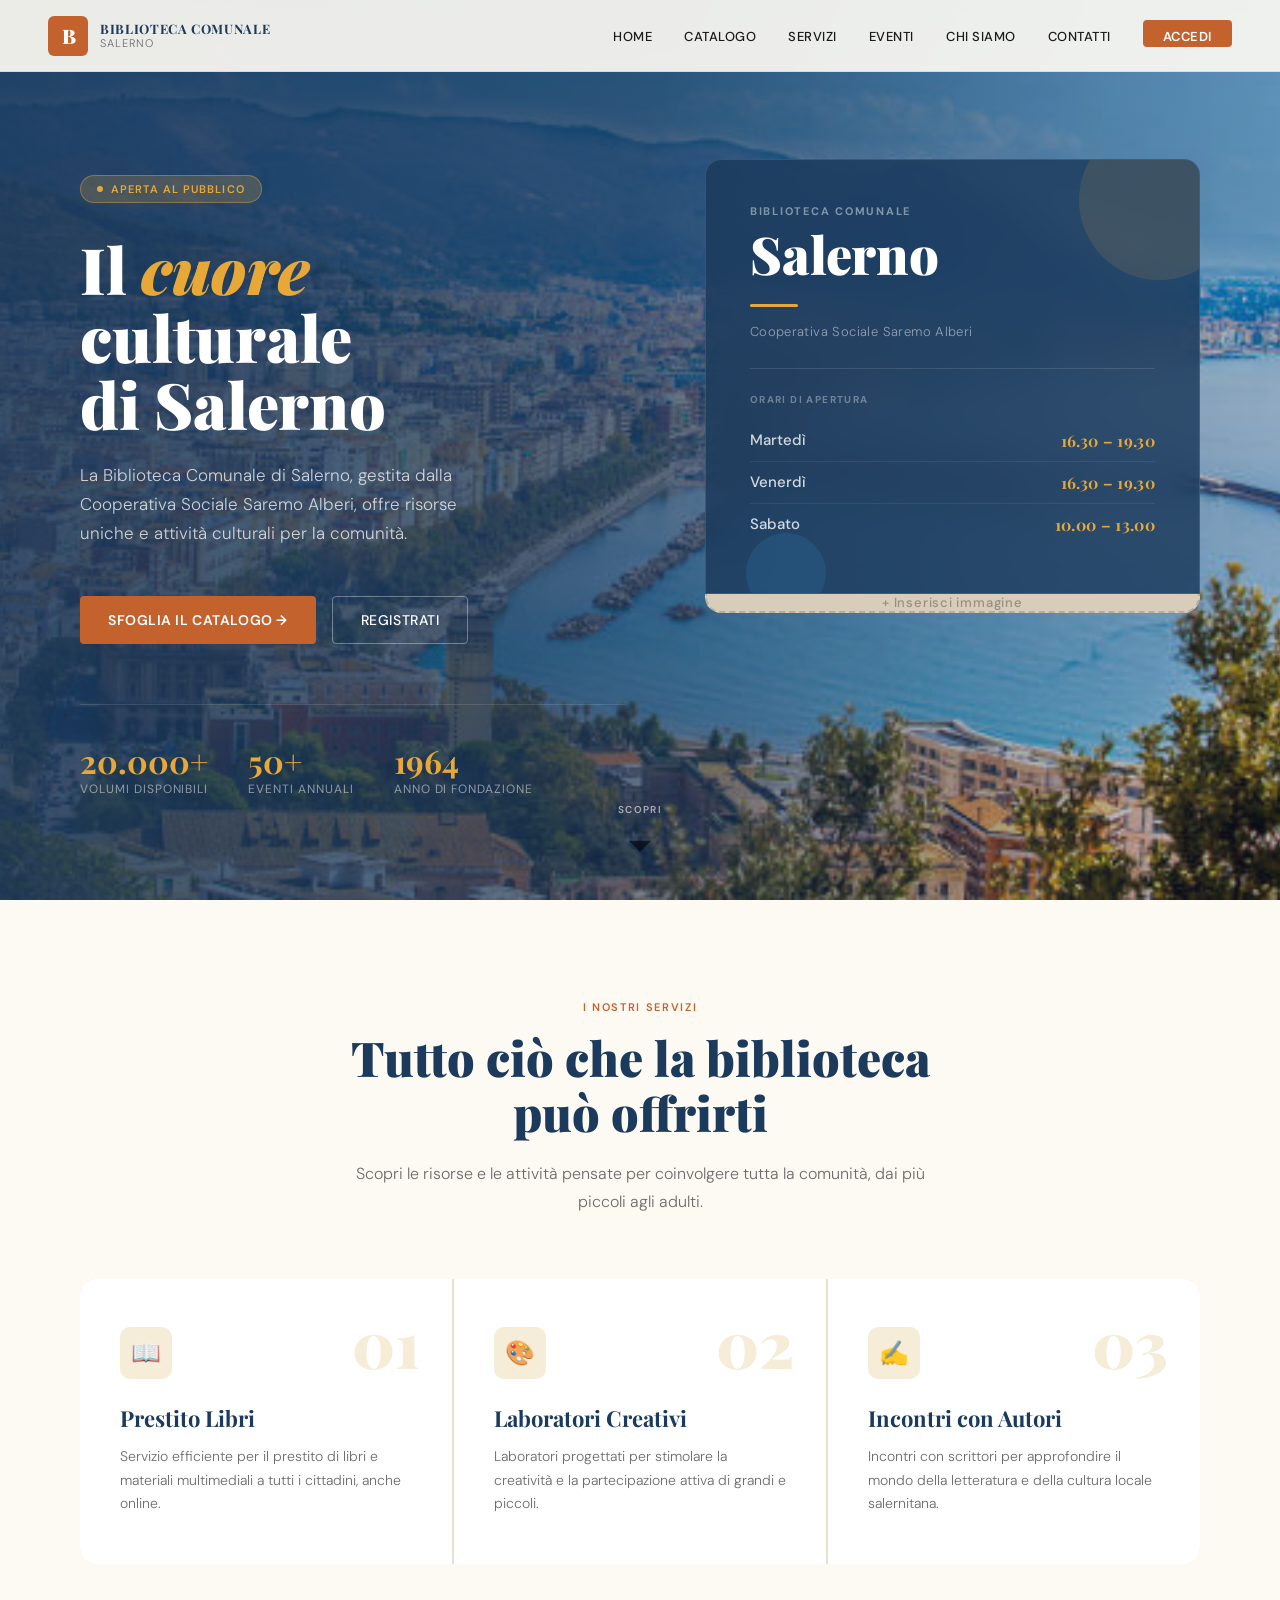
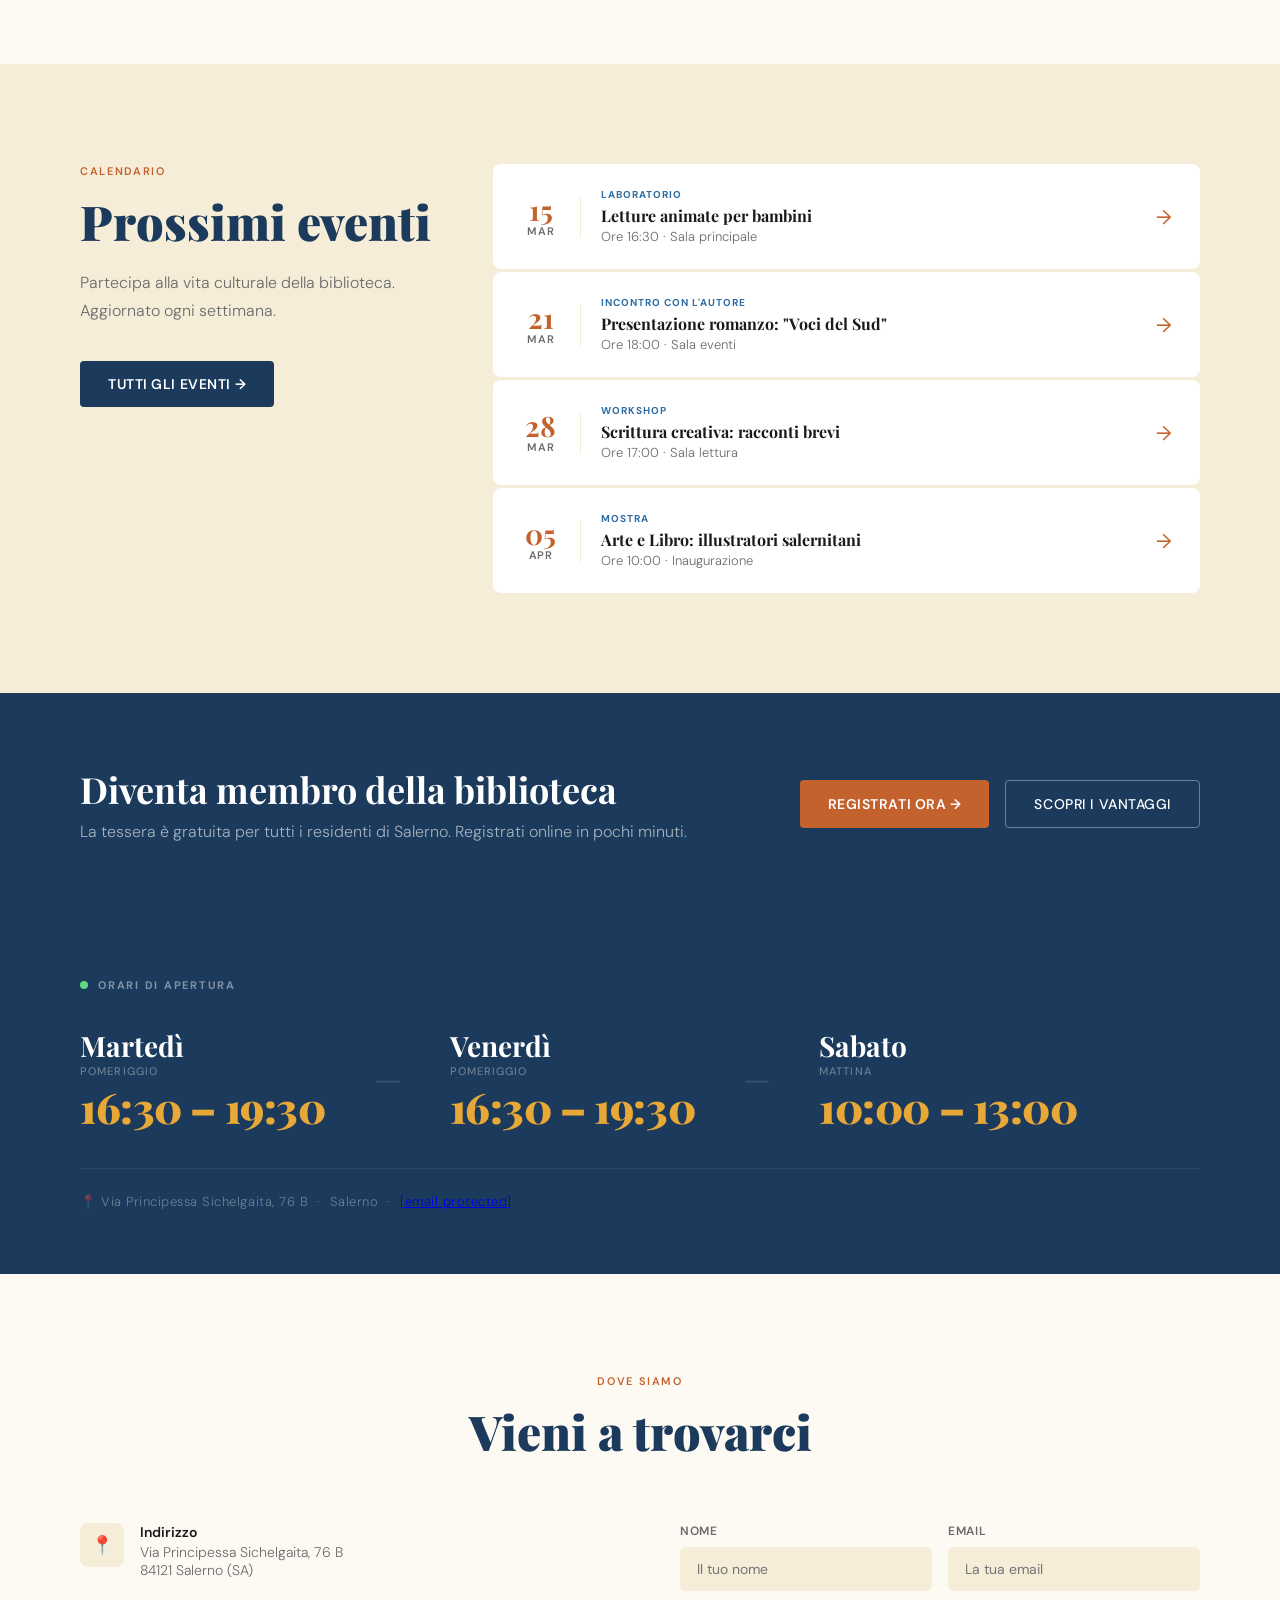
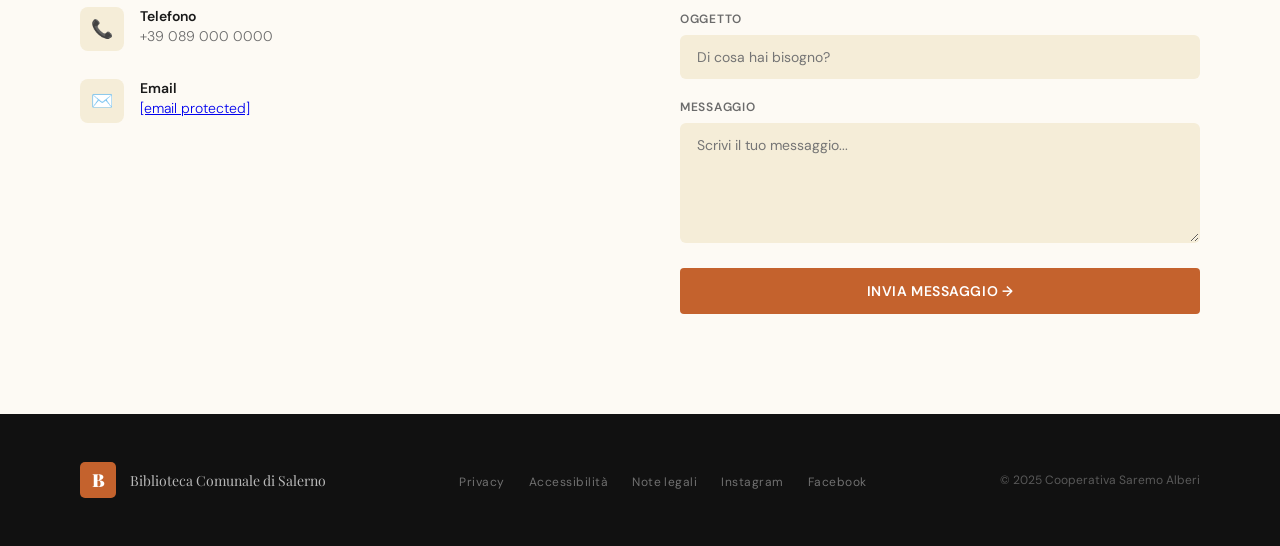
==== commit 55bc0f44: "end pages" ====
--- a/index.html
+++ b/index.html
@@ -23,10 +23,9 @@
     <li><a href="index.html">Home</a></li>
     <li><a href="catalogo.html">Catalogo</a></li>
     <li><a href="servizi.html">Servizi</a></li>
-    <li><a href="#">Eventi</a></li>
-    <li><a href="#">Risorse</a></li>
+    <li><a href="eventi.html">Eventi</a></li>
     <li><a href="chisiamo.html">Chi Siamo</a></li>
-    <li><a href="#">Contatti</a></li>
+    <li><a href="contatti.html">Contatti</a></li>
     <li><a href="#" class="nav-cta">Accedi</a></li>
   </ul>
 </nav>
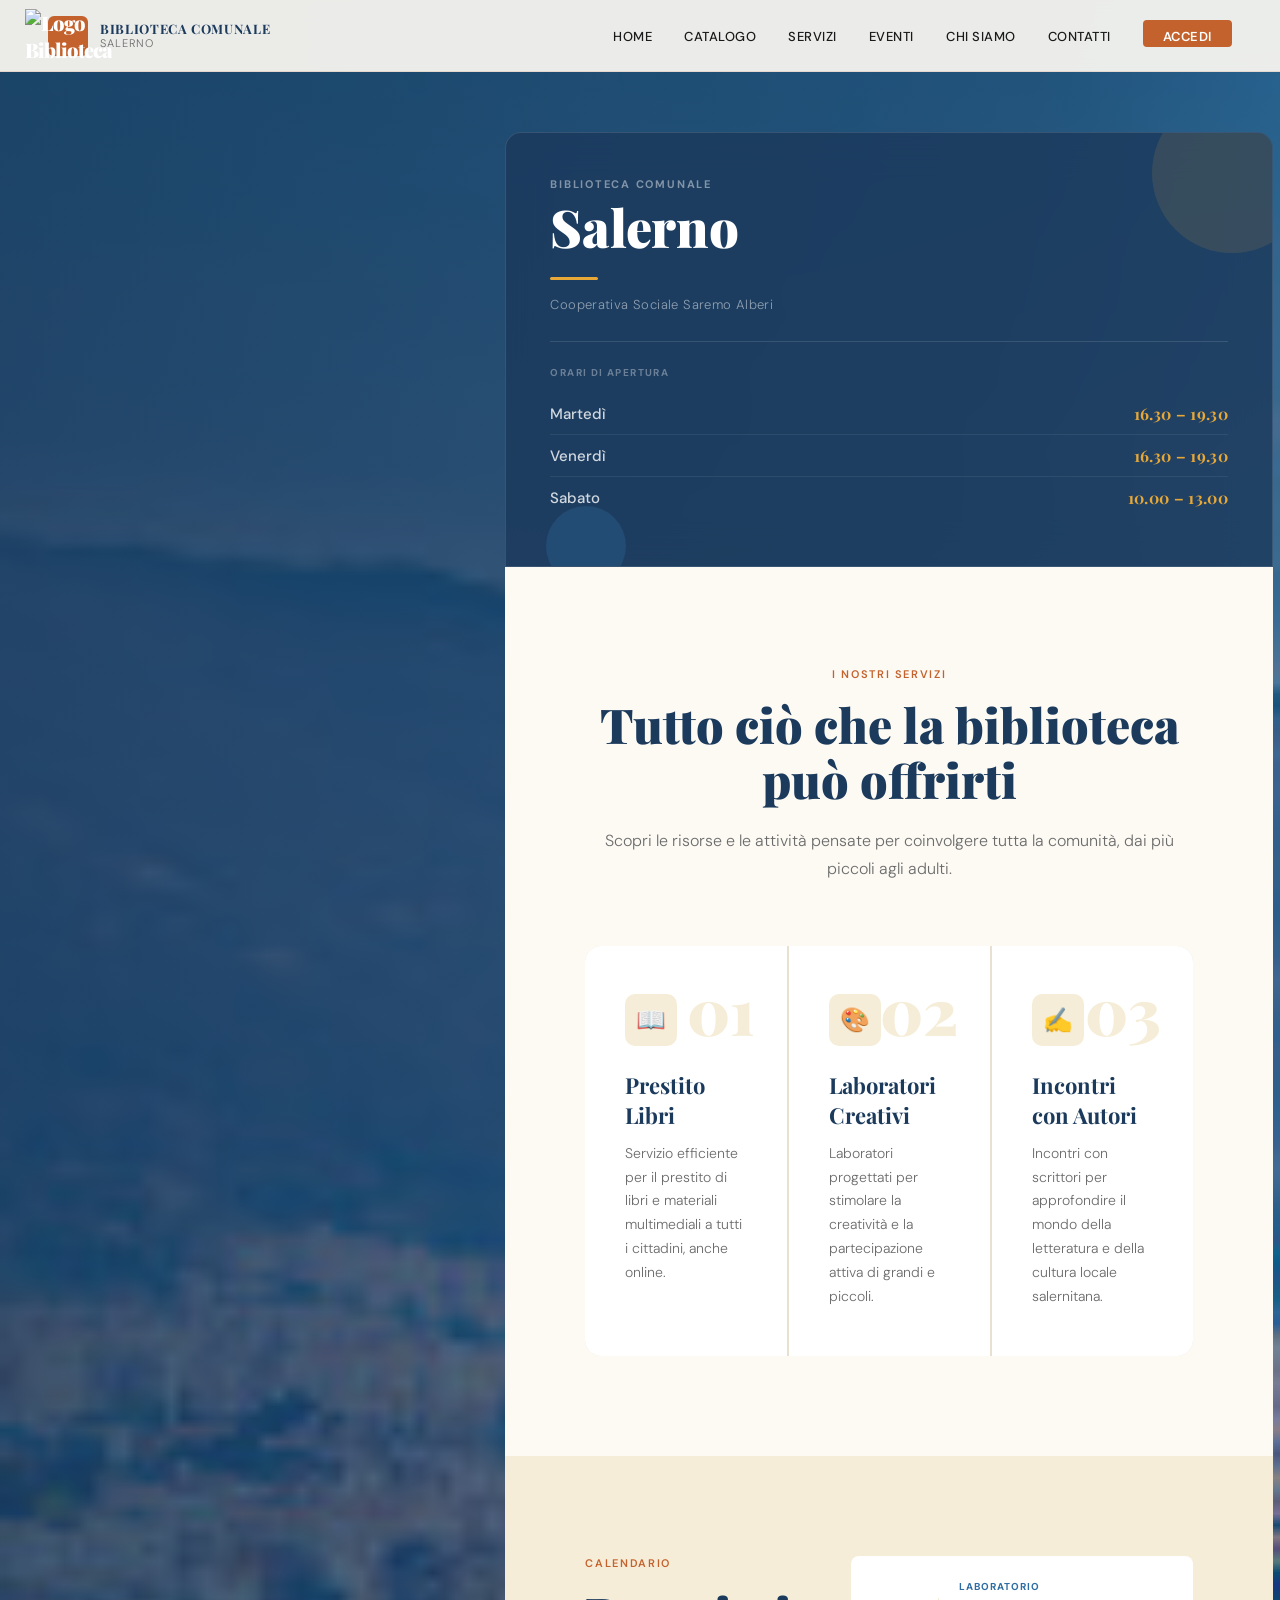
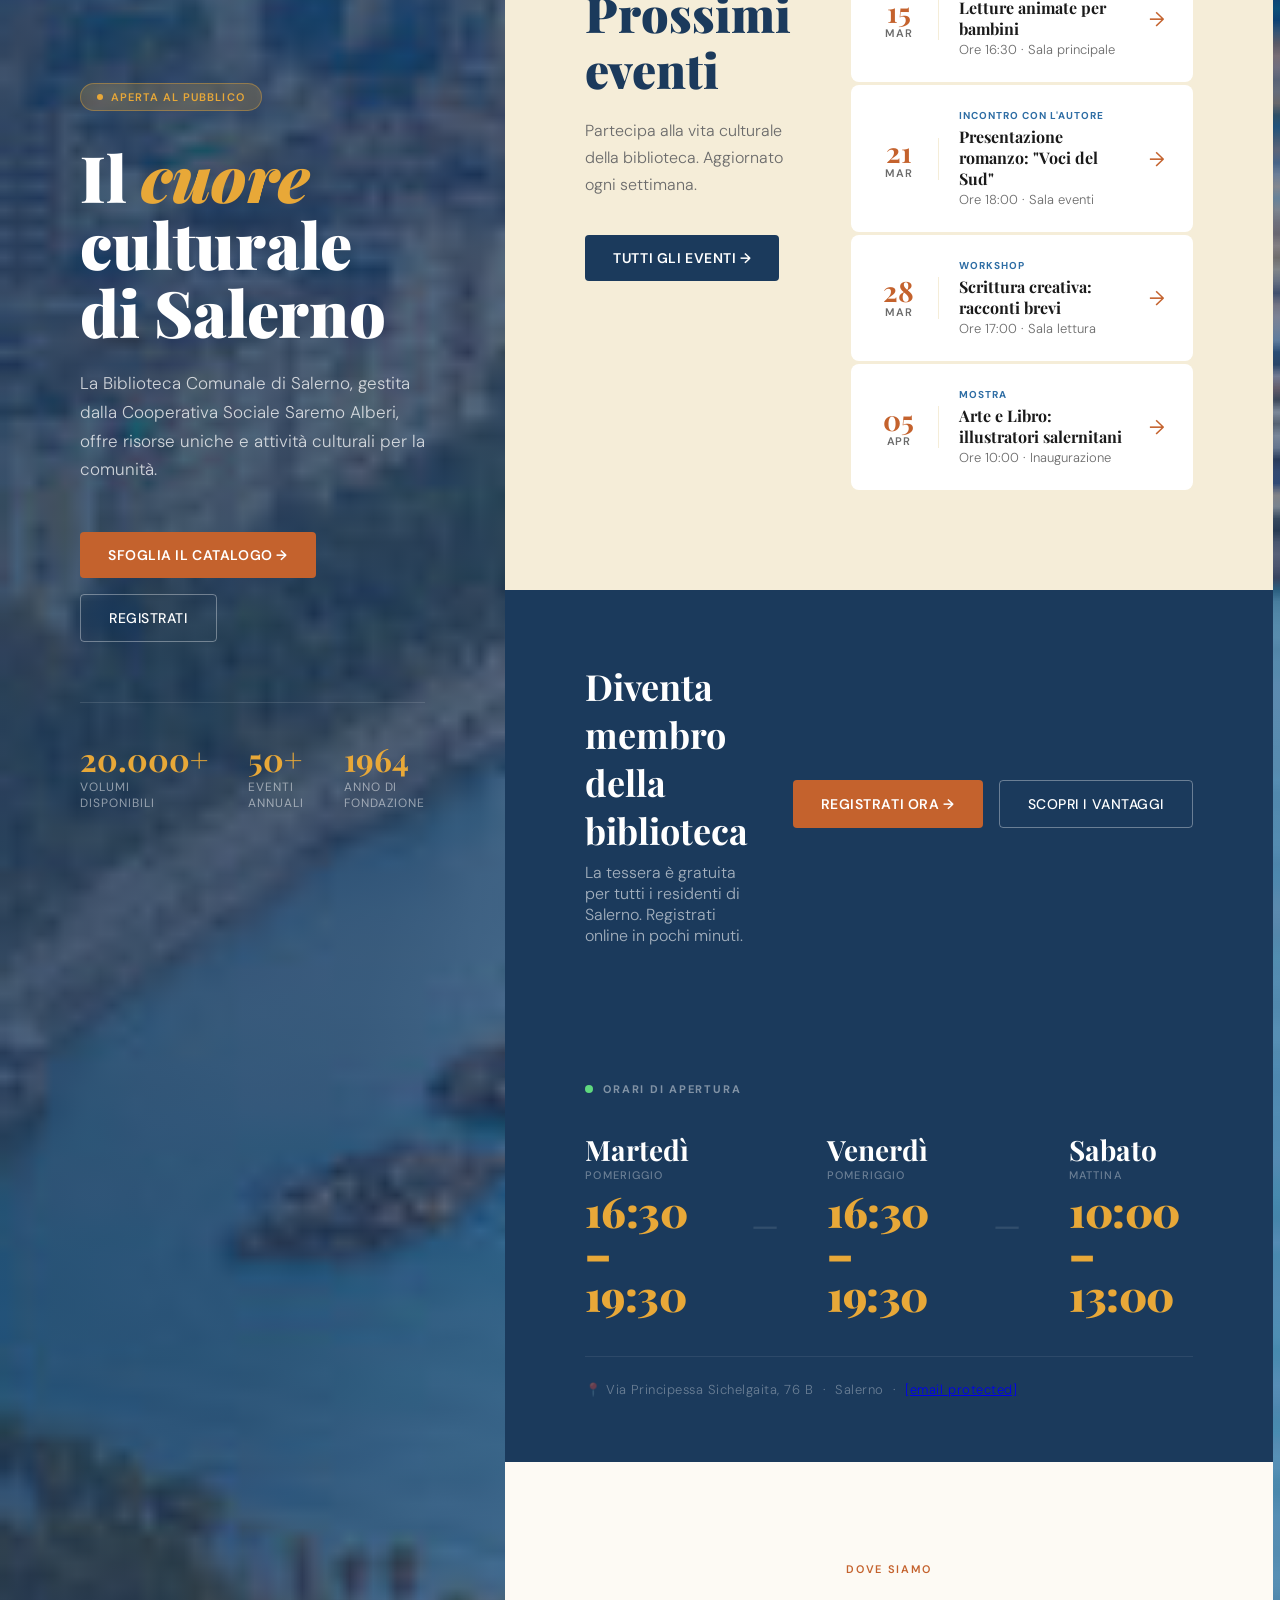
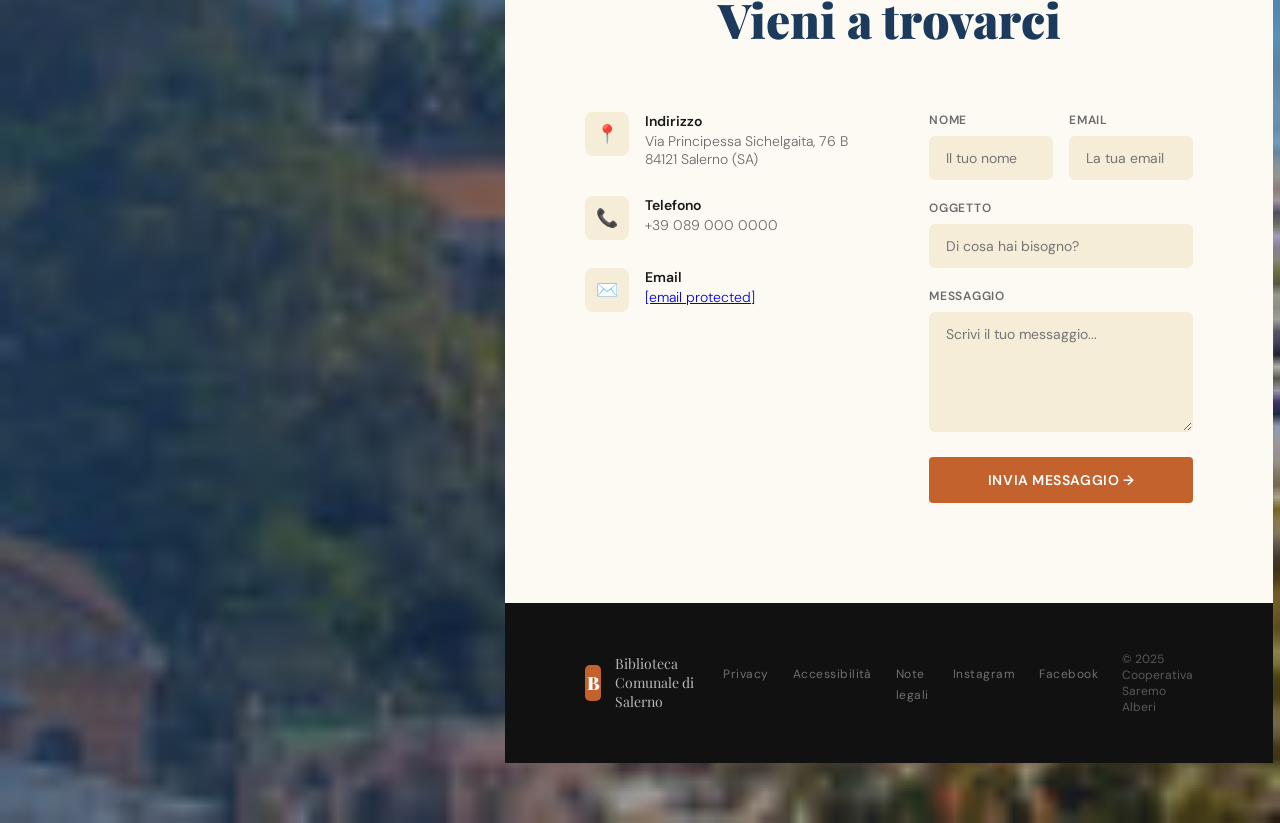
==== commit fdd2ff12: "fixes" ====
--- a/index.html
+++ b/index.html
@@ -12,8 +12,8 @@
 
 <!-- NAV -->
 <nav>
-  <a class="nav-logo" href="#">
-    <div class="nav-logo-icon">B</div>
+  <a class="nav-logo" href="index.html">
+    <div class="nav-logo-icon"> <img src="logo.png" alt="Logo Biblioteca"> </div>
     <div class="nav-logo-text">
       <span>Biblioteca Comunale</span>
       <span>Salerno</span>
@@ -94,19 +94,6 @@
       </div>
     </div>
 
-    <!-- Slot immagine sotto il blocco blu -->
-    <div class="hero-img-slot">
-      <div class="hero-img-placeholder">
-        <span>+ Inserisci immagine</span>
-      </div>
-    </div>
-  </div>
-  </div><!-- end hero-content -->
-  <div class="hero-scroll-hint" onclick="document.querySelector('.section-servizi').scrollIntoView({behavior:'smooth'})">
-    <span>Scopri</span>
-    <svg viewBox="0 0 24 24"><polyline points="6 9 12 15 18 9"/></svg>
-  </div>
-</section>
 
 <!-- SERVIZI -->
 <section class="section-servizi">
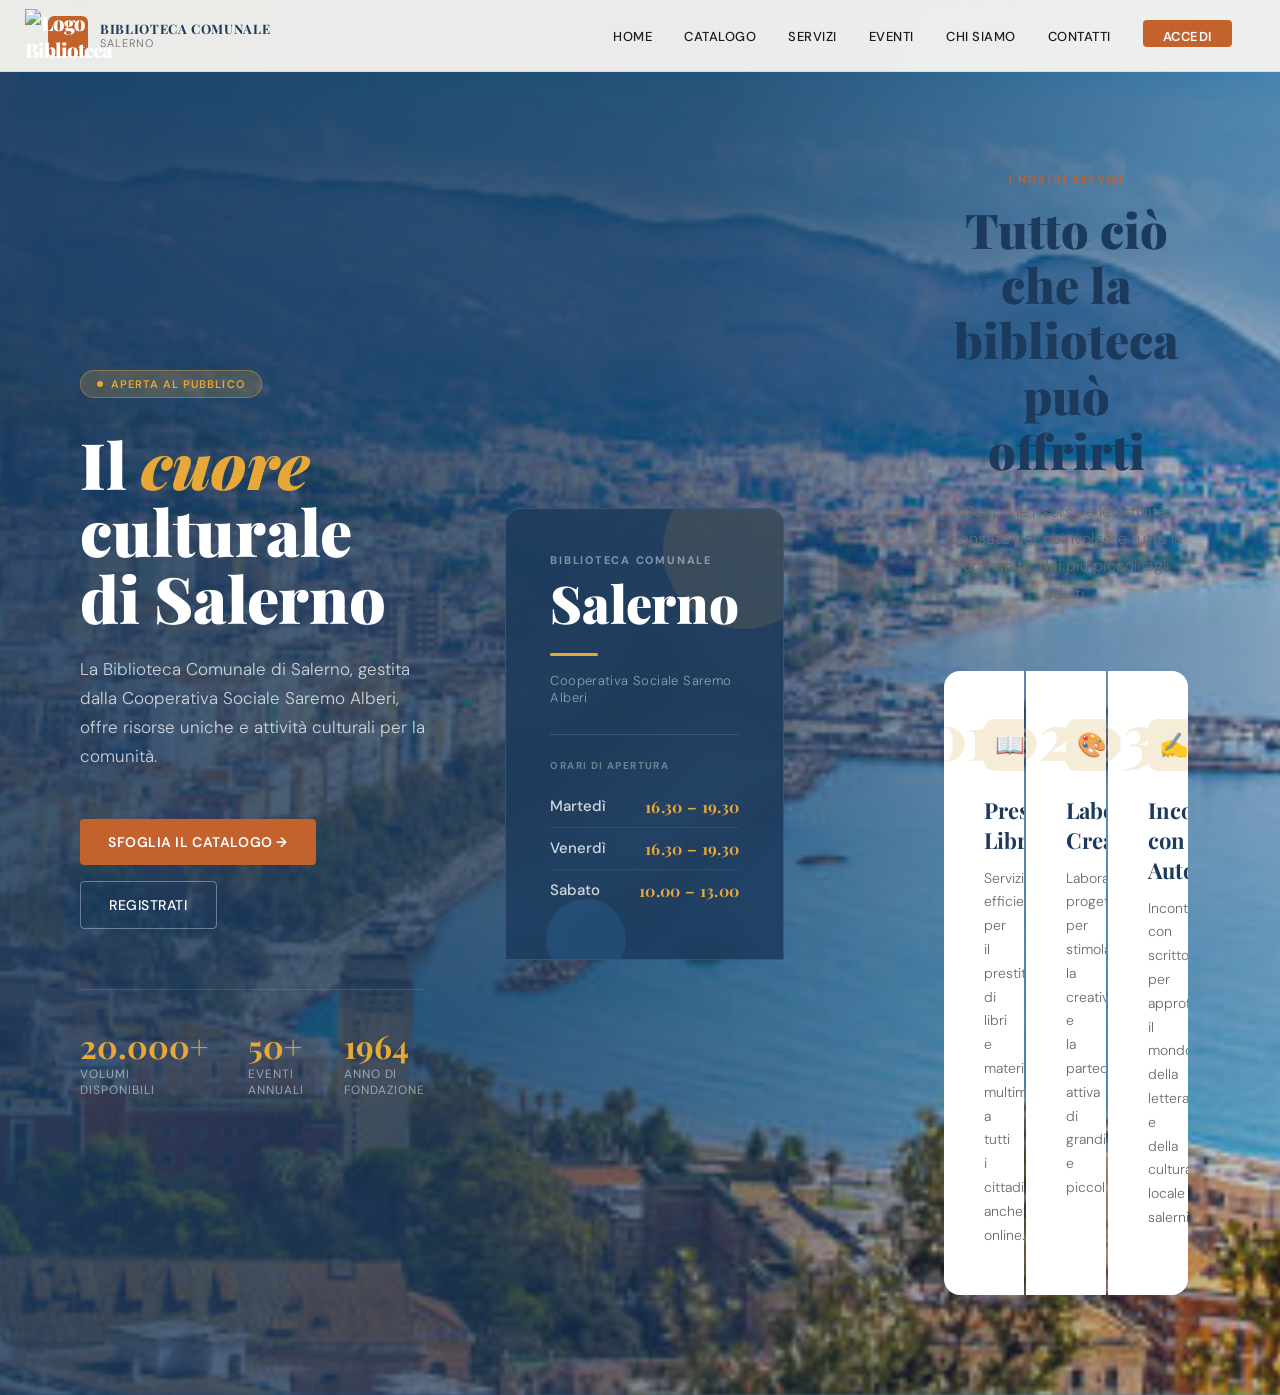
==== commit baceea77: "fix" ====
--- a/index.html
+++ b/index.html
@@ -93,6 +93,8 @@
         </div>
       </div>
     </div>
+  </div>
+</div>
 
 
 <!-- SERVIZI -->
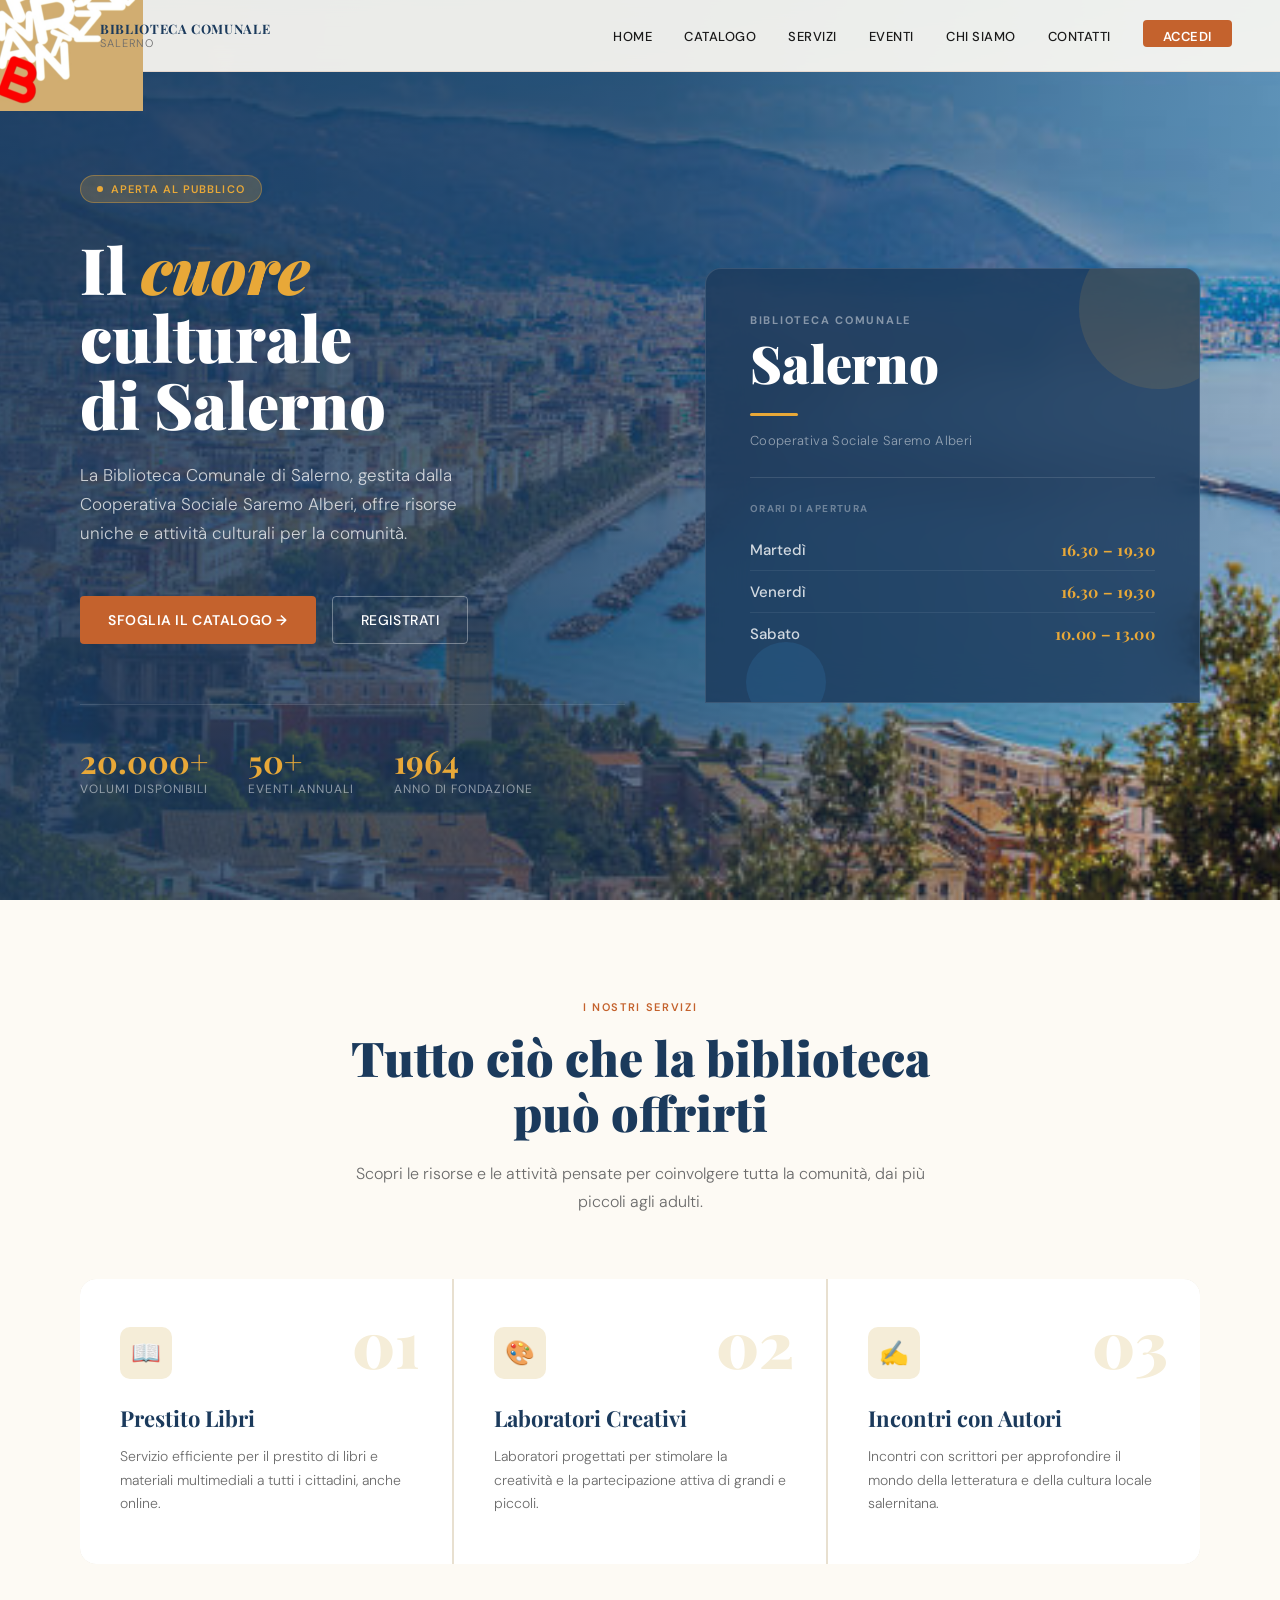
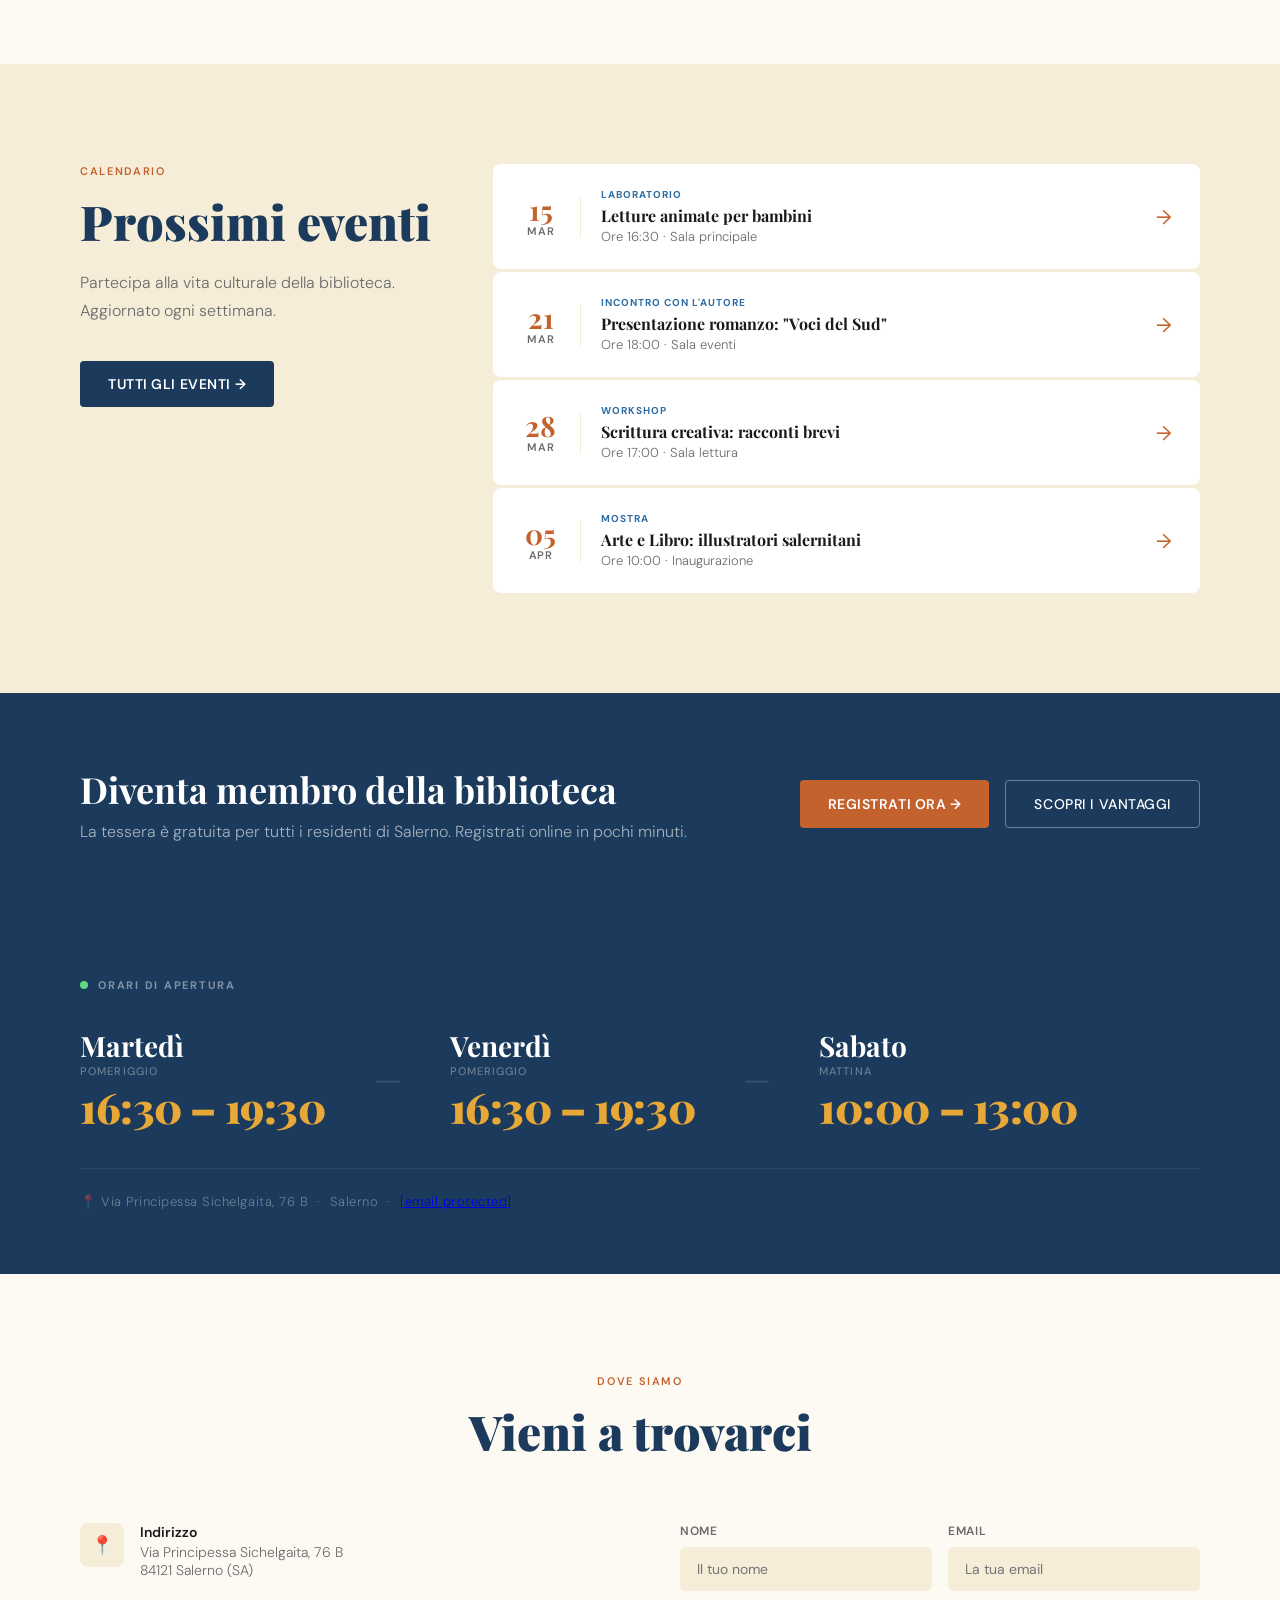
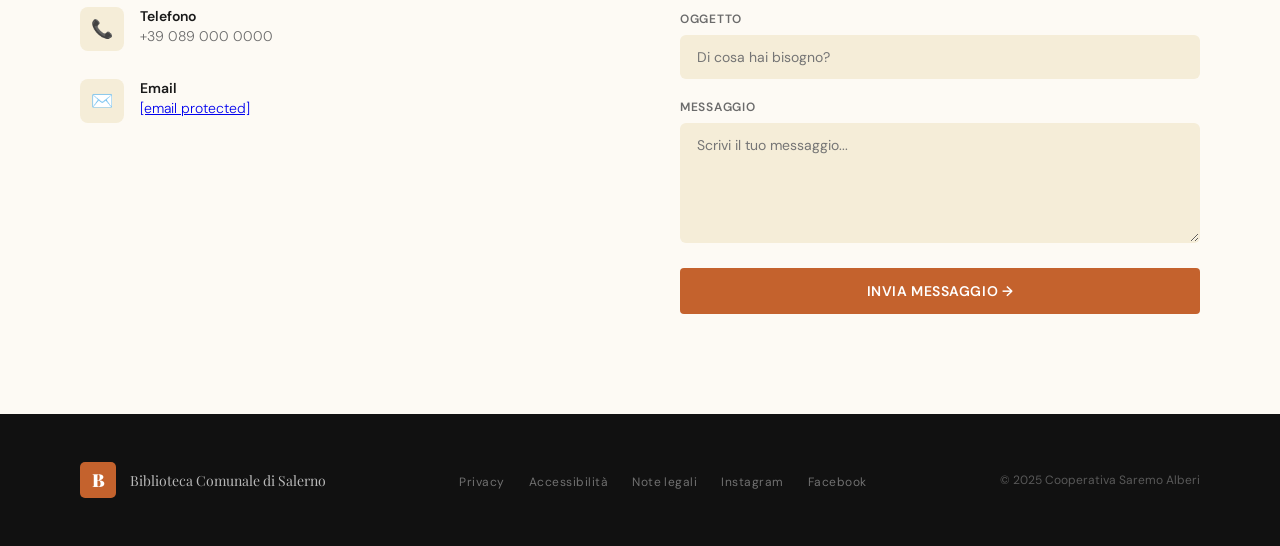
==== commit c9392b05: "logo" ====
--- a/index.html
+++ b/index.html
@@ -12,8 +12,10 @@
 
 <!-- NAV -->
 <nav>
-  <a class="nav-logo" href="index.html">
-    <div class="nav-logo-icon"> <img src="logo.png" alt="Logo Biblioteca"> </div>
+  <a class="nav-logo" href="#">
+    <div class="nav-logo-icon">
+      <img src="Logo.png" alt="Logo Biblioteca">
+    </div>
     <div class="nav-logo-text">
       <span>Biblioteca Comunale</span>
       <span>Salerno</span>
@@ -93,9 +95,7 @@
         </div>
       </div>
     </div>
-  </div>
-</div>
-
+</section>
 
 <!-- SERVIZI -->
 <section class="section-servizi">
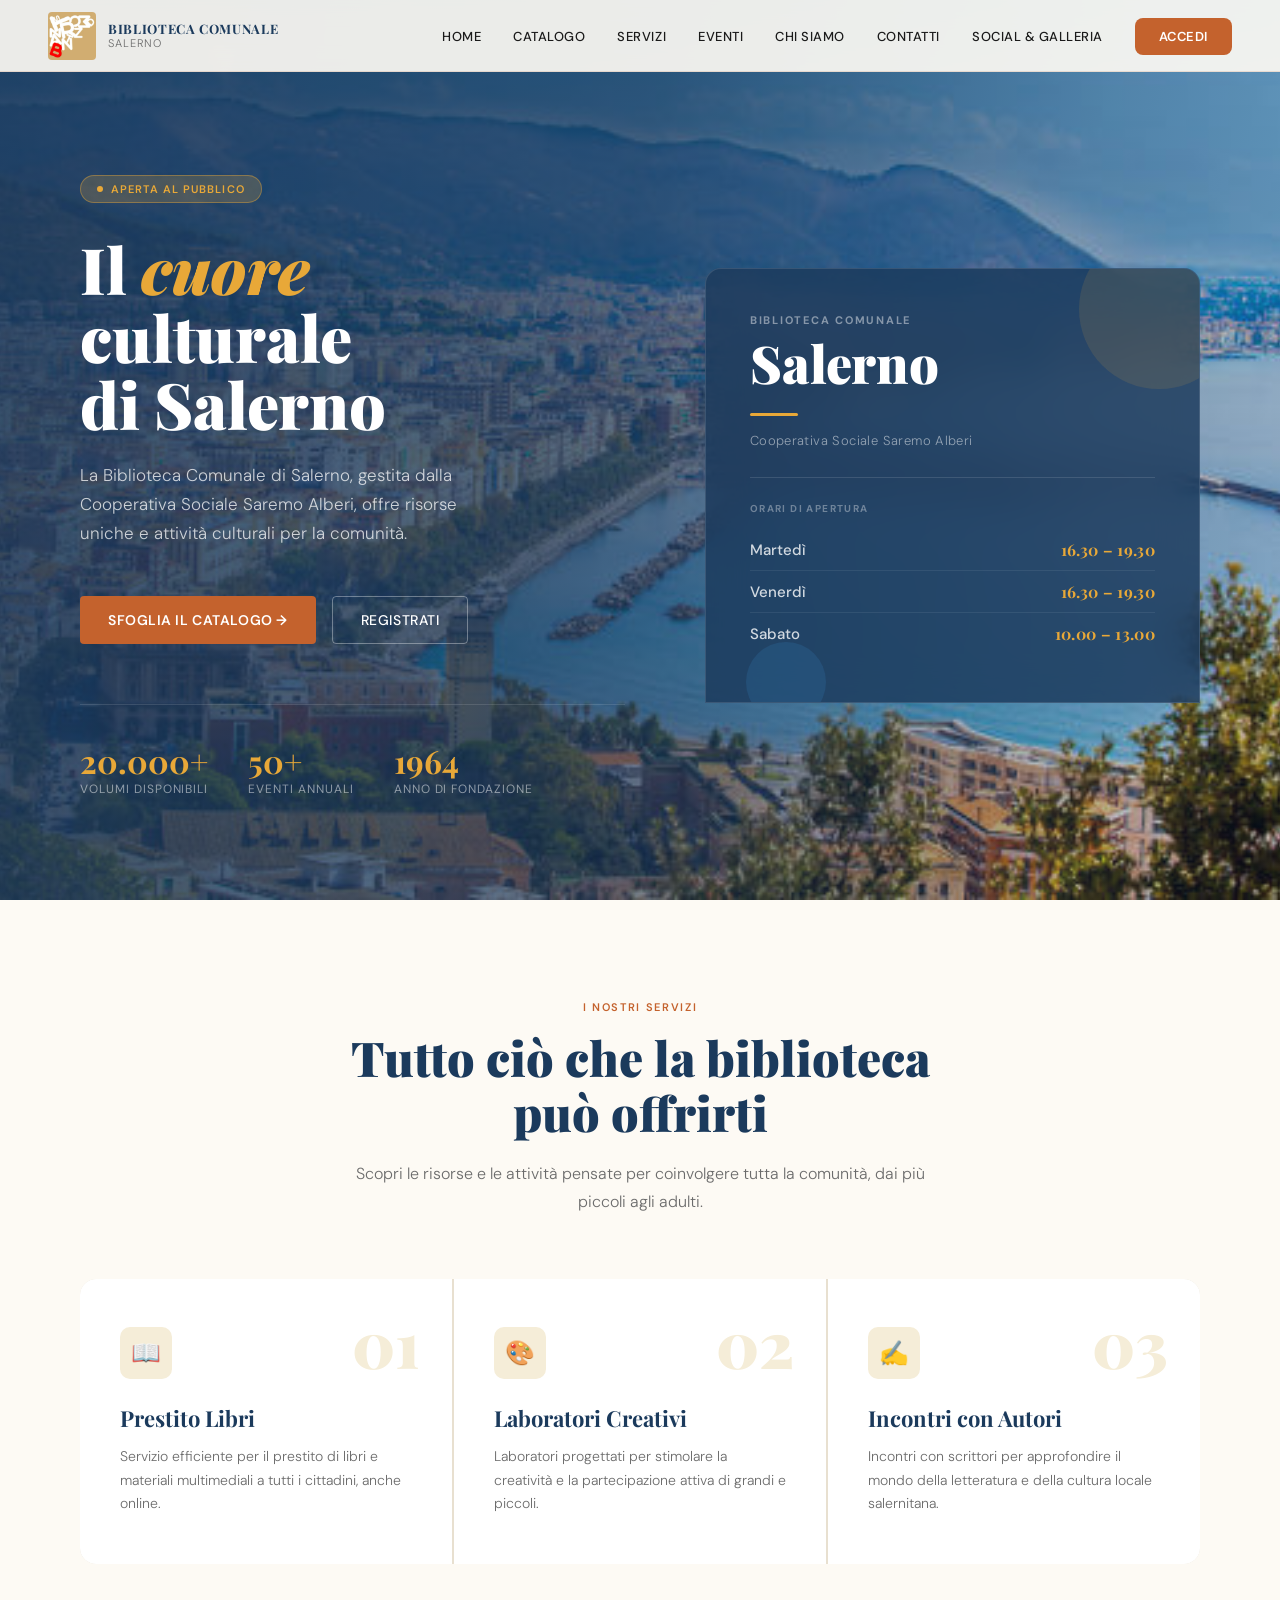
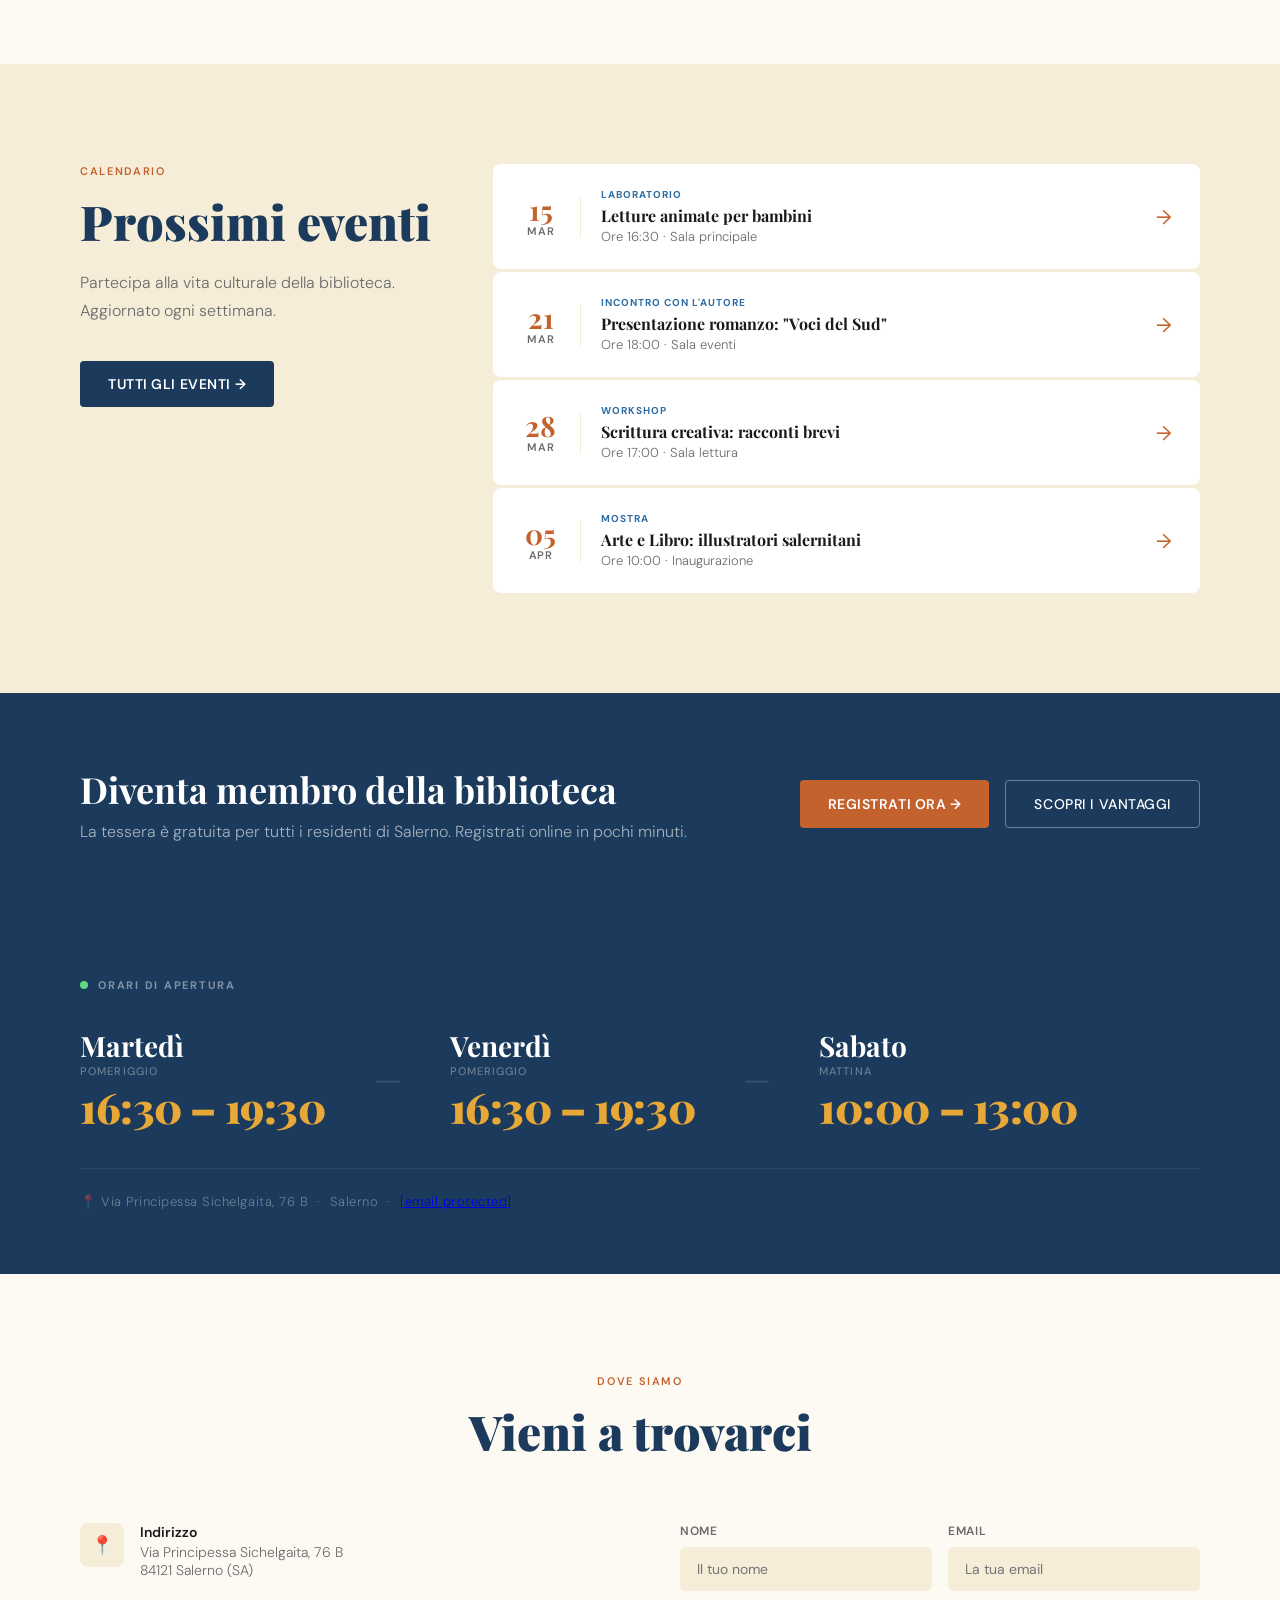
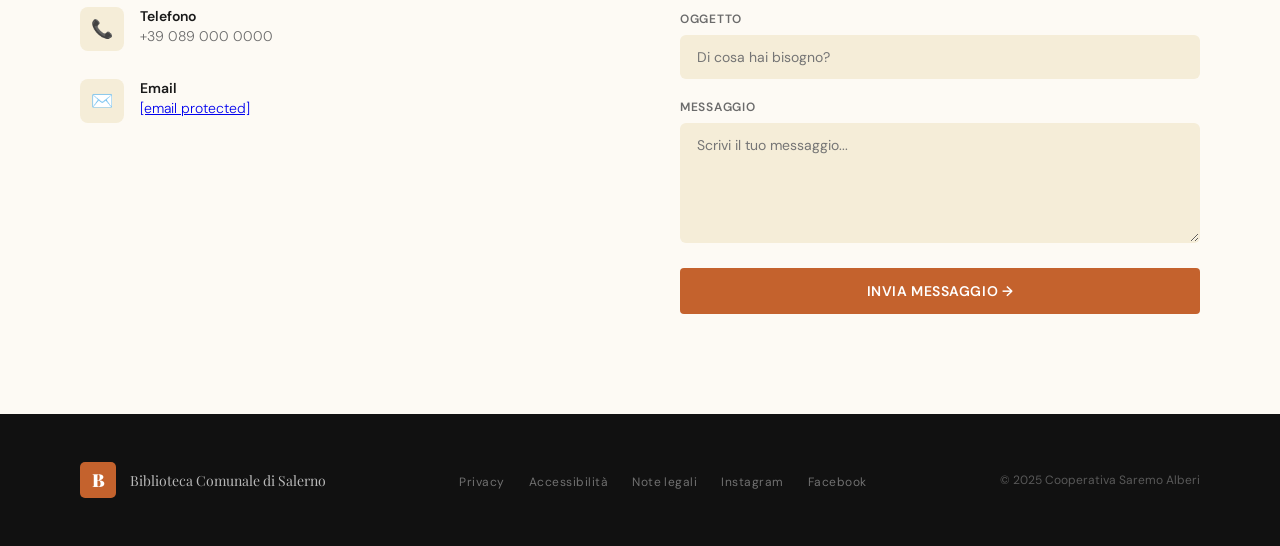
==== commit f1411f9e: "social" ====
--- a/index.html
+++ b/index.html
@@ -28,6 +28,7 @@
     <li><a href="eventi.html">Eventi</a></li>
     <li><a href="chisiamo.html">Chi Siamo</a></li>
     <li><a href="contatti.html">Contatti</a></li>
+    <li><a href="social.html">Social & Galleria</a></li>
     <li><a href="#" class="nav-cta">Accedi</a></li>
   </ul>
 </nav>
--- a/style.css
+++ b/style.css
@@ -44,20 +44,20 @@
     }
 
     .nav-logo-icon {
-      width: 40px;
-      height: 40px;
-      background: var(--terracotta);
-      border-radius: 6px;
+      height: 48px; /* Un po' più alto di prima, si incastra perfetto nella barra */
+      width: auto; /* Lasciamo che la larghezza si adatti alla tua foto */
       display: flex;
       align-items: center;
       justify-content: center;
-      font-family: 'Playfair Display', serif;
-      font-weight: 900;
-      font-size: 20px;
-      color: white;
-      letter-spacing: -1px;
-    }
-
+    }
+
+    .nav-logo-icon img {
+      height: 100%;
+      width: auto; /* Mantiene le proporzioni originali del tuo logo */
+      object-fit: contain; 
+      border-radius: 4px; /* Opzionale: smussa leggermente gli angoli della foto */
+    }
+    
     .nav-logo-text {
       display: flex;
       flex-direction: column;
@@ -116,6 +116,16 @@
       padding: 8px 20px;
       border-radius: 4px;
       font-weight: 600 !important;
+    }
+
+    /* Bottone Accedi */
+    .nav-links .nav-cta {
+      background: var(--terracotta);
+      color: white;
+      padding: 10px 24px;
+      border-radius: 8px;
+      font-weight: 700;
+      transition: background 0.3s ease;
     }
 
     .nav-cta::after { display: none !important; }
